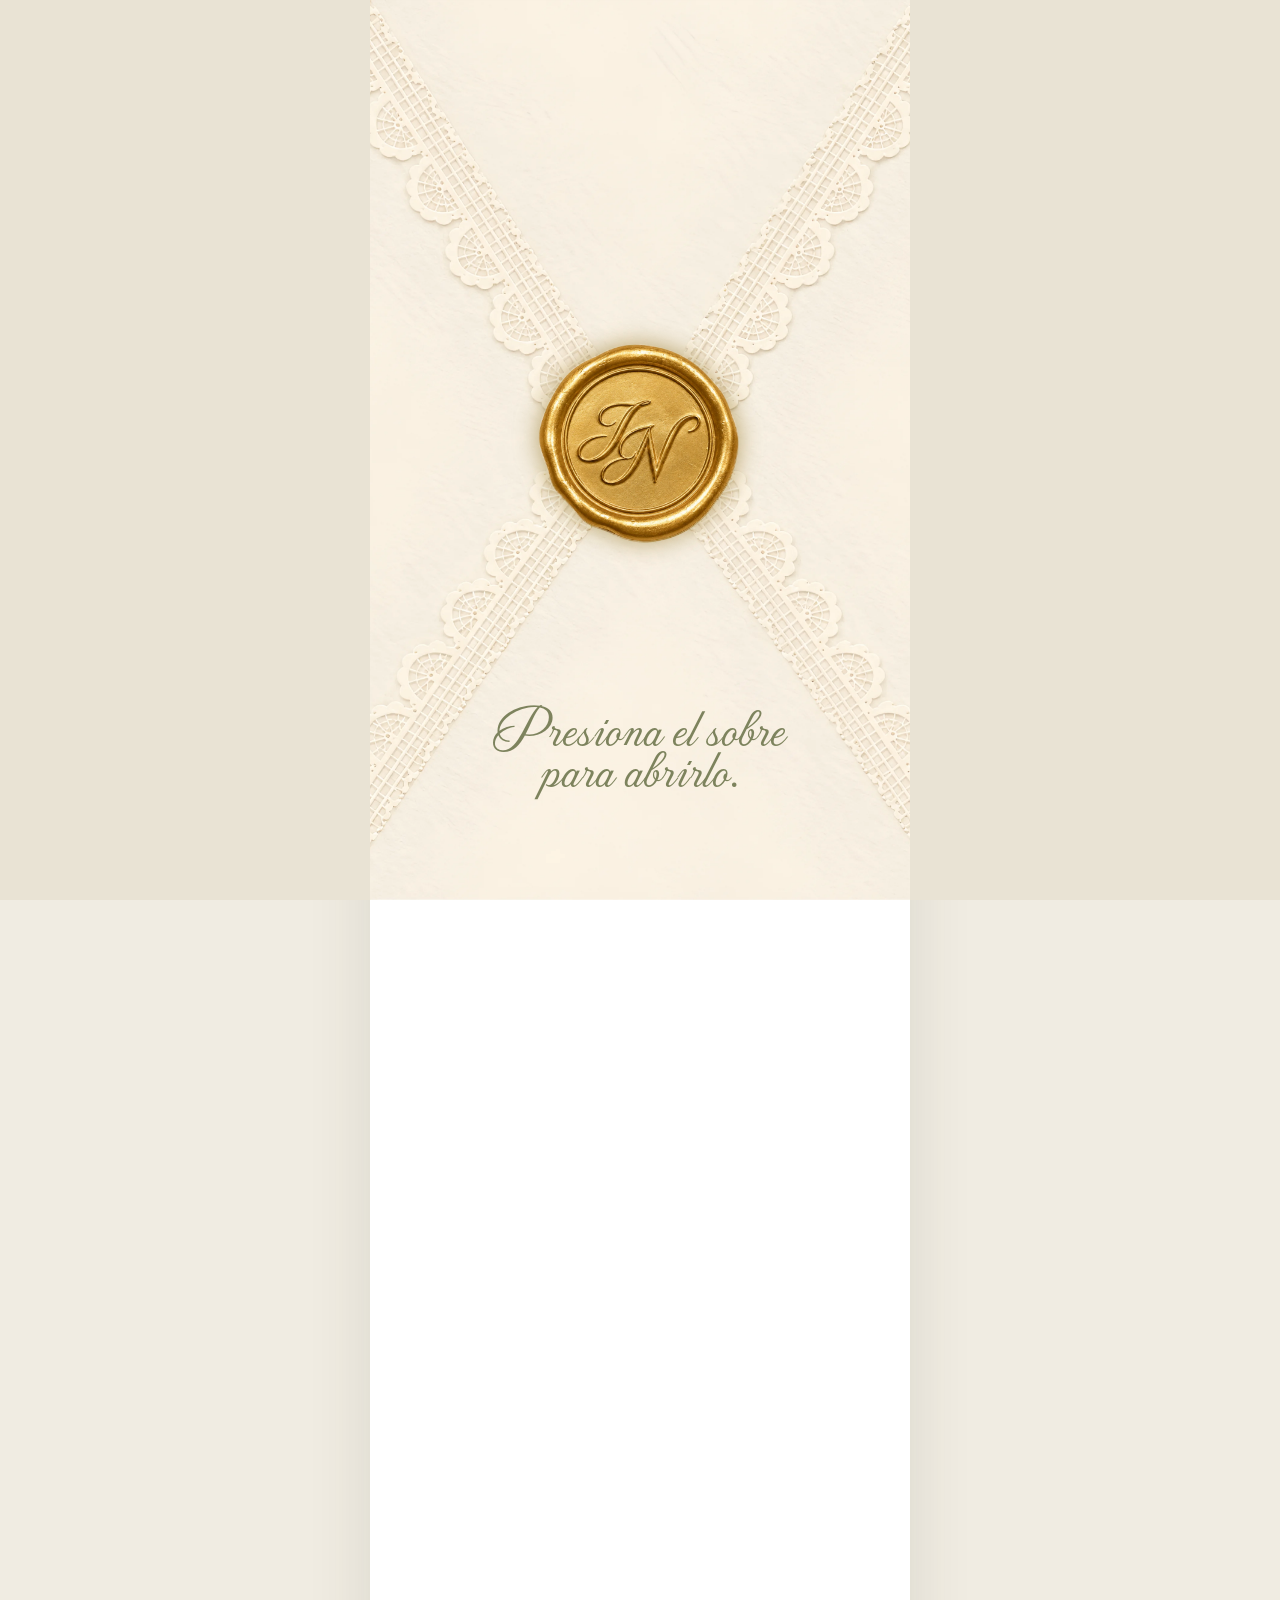
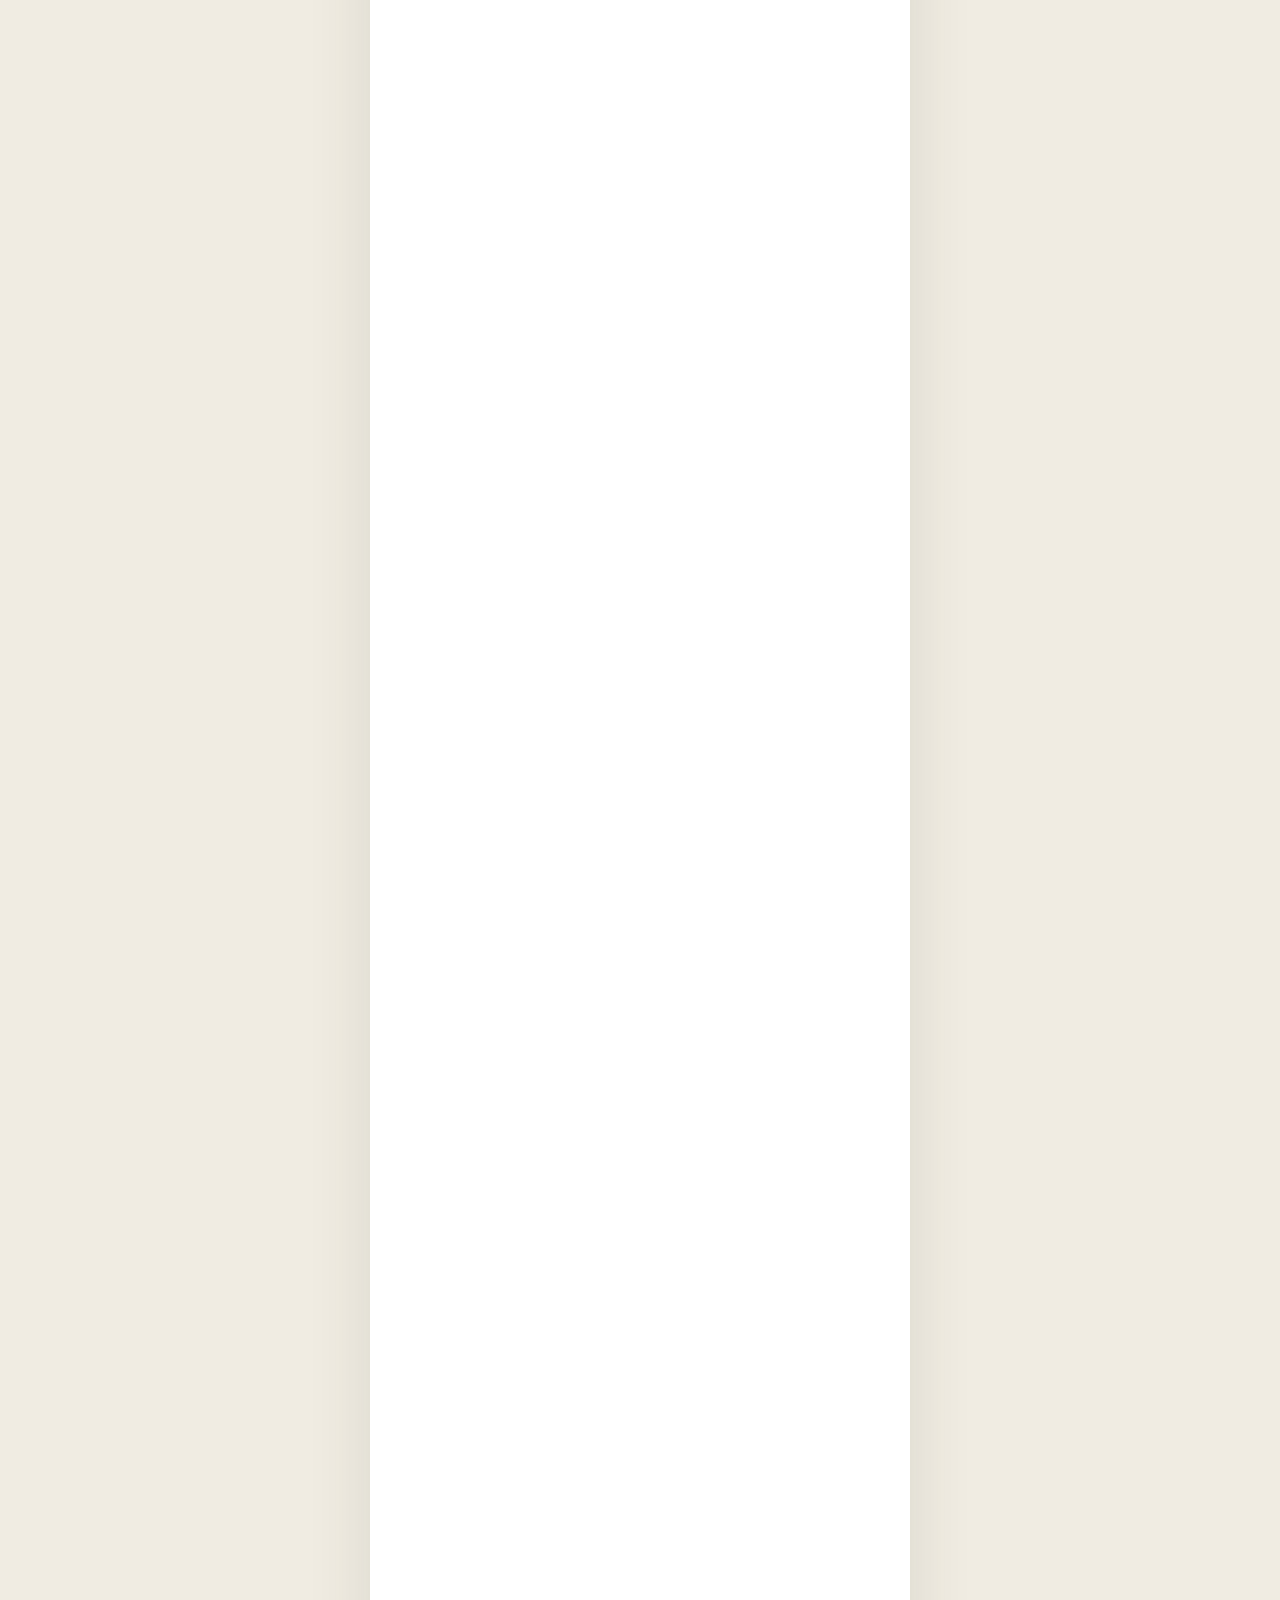
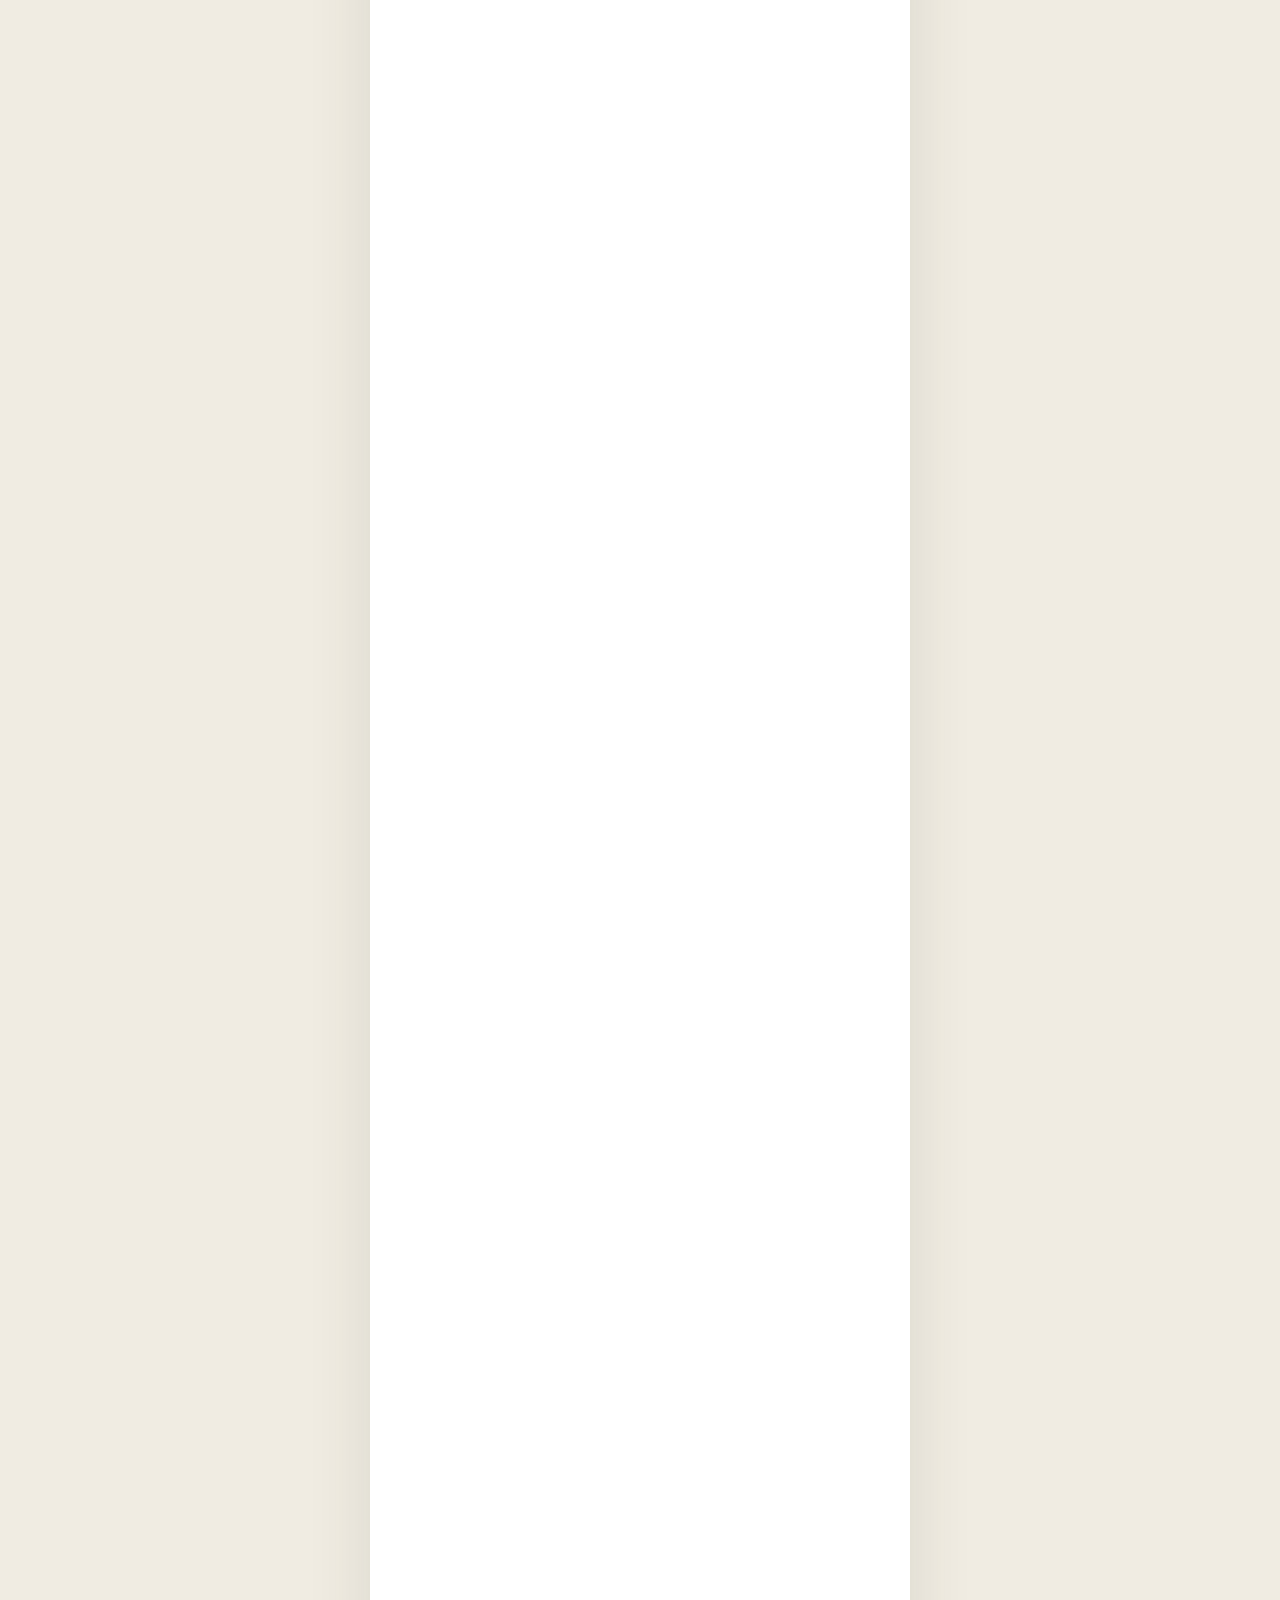
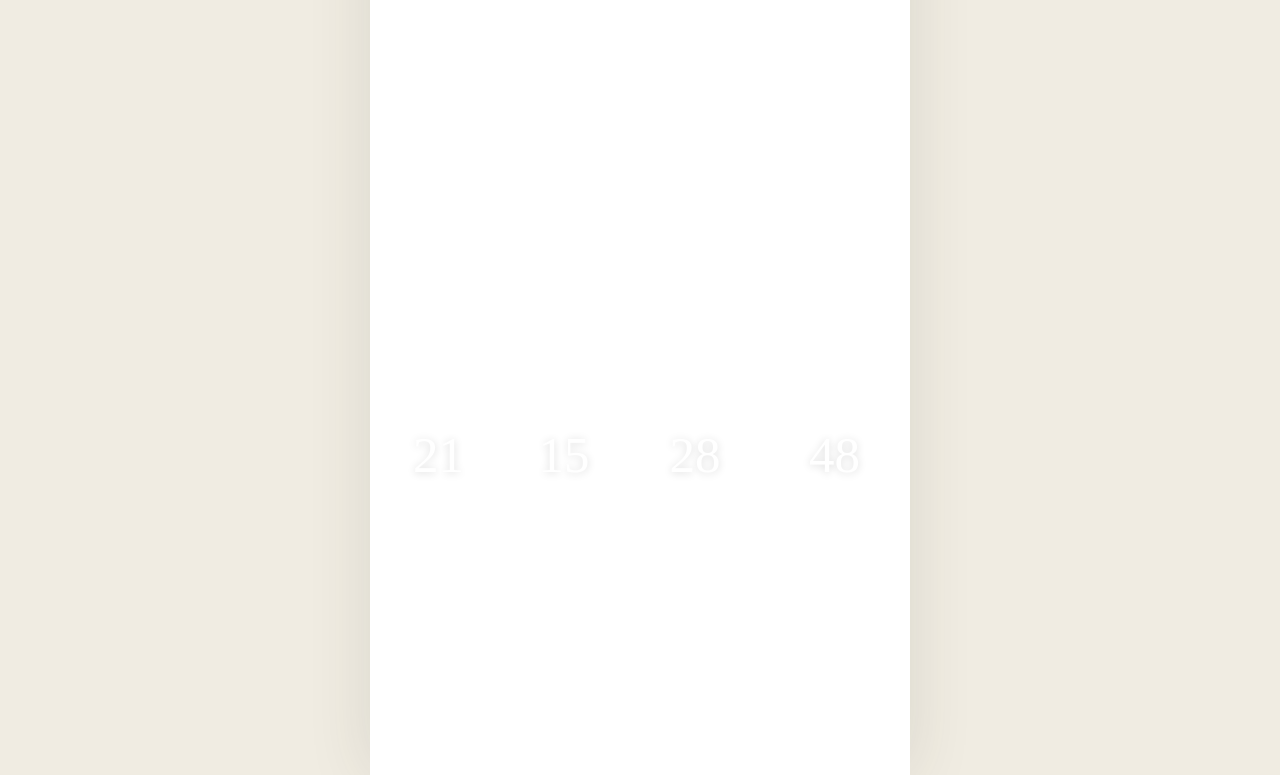
==== index.html @ 47381555 "initial commit" ====
<!DOCTYPE html>
<html lang="es" class="preload">
<head>
<meta charset="utf-8">
<meta name="viewport" content="width=device-width, initial-scale=1">
<title>¡Nos casamos! · Invitación de boda</title>
<meta name="description" content="Estamos encantados de compartir con ustedes la alegría de este momento tan especial. 27 de diciembre · San Miguel.">
<meta name="theme-color" content="#7d825d">
<!-- The design is light-only. These stop browsers' "force dark" modes (Chrome/Samsung on
     Android, Edge/Opera settings) and the Dark Reader extension from repainting it. -->
<meta name="color-scheme" content="only light">
<meta name="darkreader-lock">
<!-- Link previews (WhatsApp, Facebook, iMessage…) need absolute URLs: SITE_URL in tools/build_assets.py -->
<link rel="canonical" href="https://my-brand.com/live-projects/letters/invitacion-boda-isaias-y-nicole/">
<meta property="og:type" content="website">
<meta property="og:url" content="https://my-brand.com/live-projects/letters/invitacion-boda-isaias-y-nicole/">
<meta property="og:title" content="¡Nos casamos!">
<meta property="og:description" content="Te invitamos a celebrar con nosotros · 27 de diciembre · San Miguel">
<meta property="og:image" content="https://my-brand.com/live-projects/letters/invitacion-boda-isaias-y-nicole/assets/img/og.jpg">
<meta property="og:image:width" content="1200">
<meta property="og:image:height" content="630">
<meta name="twitter:card" content="summary_large_image">
<link rel="preload" as="image" href="assets/img/intro_sobre.webp">
<link rel="preload" as="image" href="assets/img/intro_pareja.webp">
<link rel="preconnect" href="https://fonts.googleapis.com">
<link rel="preconnect" href="https://fonts.gstatic.com" crossorigin>
<!-- Poppins = player title. Tinos has the same metrics as Times New Roman (the design font) and is used only on devices without it, e.g. Android -->
<link href="https://fonts.googleapis.com/css2?family=Poppins:wght@500;700&family=Tinos:ital,wght@0,400;0,700;1,400;1,700&display=swap" rel="stylesheet">
<!-- hide the page until styles.css has applied (no flash of unstyled content) -->
<style>body{visibility:hidden}</style>
<link rel="stylesheet" href="css/fonts.css">
<link rel="stylesheet" href="css/styles.css">
</head>
<body class="is-intro">

<!-- ===== Intro: envelope -> couple -> page ===== -->
<div class="intro" id="intro" aria-label="Invitación">
  <div class="stage">
    <div class="screen screen-sobre" id="screenSobre" role="button" tabindex="0" aria-label="Abrir la invitación">
      <div class="cover" style="--ar:1080/1493">
        <img src="assets/img/intro_sobre.webp" alt="" class="fill">
        <img src="assets/img/sello.webp" alt="" class="seal" style="left:33.8889%;top:37.4414%;width:31.8519%;height:23.0409%">
        <svg class="env-text" style="left:27.1296%;top:78.0978%;width:45.8333%;height:10.9176%" viewBox="293 1166 495 163" preserveAspectRatio="none"><text x="539.76" y="1235.22" font-size="81.25" text-anchor="middle" fill="#7d835d" class="v">Presiona el sobre</text><text x="539.76" y="1303.95" font-size="81.25" text-anchor="middle" fill="#7d835d" class="v">para abrirlo.</text></svg>
      </div>
    </div>
    <div class="screen screen-pareja" id="screenPareja" aria-hidden="true">
      <div class="cover" style="--ar:1080/1609">
        <img src="assets/img/intro_pareja.webp" alt="" class="fill">
      </div>
      <svg class="partners-text" style="top:7.2094%;--w:0.8741" viewBox="71 1708 944 194" preserveAspectRatio="none"><text x="368.50" y="1788.29" font-size="96.42" text-anchor="middle" fill="#ffffff" class="v">“Mr</text><text x="698.60" y="1788.29" font-size="96.42" text-anchor="middle" fill="#ffffff" class="v">Mrs.</text><text x="526.85" y="1791.18" font-size="67.80" text-anchor="middle" fill="#ffffff" class="v">&amp;</text><text x="537.48" y="1875.06" font-size="72.32" text-anchor="middle" fill="#ffffff" class="v">And So The Adventure Begins.”</text></svg>
    </div>
  </div>
</div>

<!-- ===== Main invitation ===== -->
<main class="page" id="page">
<section class="sec" id="player" style="aspect-ratio:1080/582">
  <img class="bg" src="assets/img/sec_player.webp" alt="" width="1080" height="582" loading="eager" decoding="async">
  <div class="el" style="left:41.8519%;top:25.9450%;width:26.3889%;height:12.3711%"><svg class="tsvg" viewBox="452 3589 285 72" preserveAspectRatio="none"><text x="523.28" y="3618.97" font-size="33.54" text-anchor="middle" fill="#ffffff" class="p" font-weight="700">Contigo</text><text x="594.80" y="3650.94" font-size="24.72" text-anchor="middle" fill="#ffffff" class="p" font-weight="500">Los Panchos - Contigo</text></svg></div>
  <img class="disc" id="disc" src="assets/img/disco.webp" alt="" style="left:9.8611%;top:19.7595%;width:29.8148%;height:55.3265%">
  <button class="pbtn" id="likeBtn" aria-label="Me gusta" aria-pressed="false" style="left:42.1296%;top:46.3918%;width:5.6481%;height:9.9656%"><svg viewBox="0 0 24 24"><path d="M12 21s-7.5-4.6-9.6-9.2C1 8.6 3 5 6.6 5c2.1 0 3.6 1.2 4.4 2.6h2C13.8 6.2 15.3 5 17.4 5 21 5 23 8.6 21.6 11.8 19.5 16.4 12 21 12 21z"/></svg></button>
  <button class="pbtn" id="prevBtn" aria-label="Retroceder 10 segundos" style="left:51.8519%;top:47.0790%;width:4.4444%;height:8.9347%"></button>
  <button class="play" id="playBtn" aria-label="Reproducir" style="left:58.7963%;top:43.6426%;width:8.3333%;height:15.4639%"><svg class="i-play" viewBox="0 0 24 24"><path d="M8 5.5v13l10.5-6.5z"/></svg><svg class="i-pause" viewBox="0 0 24 24"><path d="M7 5h3.6v14H7zM13.4 5H17v14h-3.6z"/></svg></button>
  <button class="pbtn" id="nextBtn" aria-label="Adelantar 10 segundos" style="left:69.6296%;top:47.0790%;width:4.4444%;height:8.9347%"></button>
  <a class="pbtn" id="dlBtn" href="#" download aria-label="Descargar la canción" style="left:78.8889%;top:46.9072%;width:4.9074%;height:9.1065%"></a>
  <div class="progress" style="left:42.7778%;top:63.2302%;width:40.5556%;height:6.1856%"><input type="range" id="seek" min="0" max="1000" value="0" step="1" aria-label="Posición de la canción"></div>
</section>
<section class="sec" id="saludo" style="aspect-ratio:1080/2208">
  <img class="bg" src="assets/img/sec_saludo.webp" alt="" width="1080" height="2208" loading="eager" decoding="async">
  <div class="el reveal" style="left:10.6481%;top:8.6504%;width:78.5185%;height:5.2083%;--d:0"><svg class="tsvg" viewBox="115 4211 848 115" preserveAspectRatio="none"><text x="539.03" y="4285.97" font-size="91.67" text-anchor="middle" fill="#ffffff" class="v">¡Querida familia y amigos!</text></svg></div>
  <div class="el reveal" style="left:8.1481%;top:14.1757%;width:83.5185%;height:14.8551%;--d:1"><svg class="tsvg" viewBox="88 4333 902 328" preserveAspectRatio="none"><text x="538.79" y="4370.53" font-size="50.00" text-anchor="middle" fill="#ffffff">¡Nos casamos!</text><text x="538.69" y="4450.47" font-size="33.33" text-anchor="middle" fill="#ffffff">Estamos encantados de compartir con ustedes la alegría de este</text><text x="538.69" y="4490.44" font-size="33.33" text-anchor="middle" fill="#ffffff">momento tan especial. Como Familia Guevara Cañas, queremos</text><text x="538.69" y="4530.41" font-size="33.33" text-anchor="middle" fill="#ffffff">invitarlos a acompañarnos a celebrar el inicio de esta nueva etapa y</text><text x="538.69" y="4570.38" font-size="33.33" text-anchor="middle" fill="#ffffff">a ser parte de uno de los días más importantes de nuestras vidas.</text><text x="538.69" y="4650.32" font-size="33.33" text-anchor="middle" fill="#ffffff">Será una alegría contar con su presencia y compartir juntos</text></svg></div>
  <div class="el reveal" style="left:13.3333%;top:27.3551%;width:73.2407%;height:3.1703%;--d:2"><svg class="tsvg" viewBox="144 4624 791 70" preserveAspectRatio="none"><text x="538.69" y="4690.29" font-size="33.33" text-anchor="middle" fill="#ffffff">este día inolvidable.</text></svg></div>
</section>
<section class="sec" id="ceremonia" style="aspect-ratio:1080/2012">
  <img class="bg" src="assets/img/sec_ceremonia.webp" alt="" width="1080" height="2012" loading="lazy" decoding="async">
  <div class="el fade" style="left:37.8704%;top:6.1133%;width:47.9630%;height:30.3678%;--d:0"><img src="assets/img/el_cer_foto.webp" alt="Foto de la pareja en la playa" loading="lazy" decoding="async"></div>
  <div class="el reveal" style="left:22.5000%;top:47.1670%;width:53.0556%;height:6.0139%;--d:1"><svg class="tsvg" viewBox="243 7177 573 121" preserveAspectRatio="none"><text x="533.39" y="7260.92" font-size="75.01" text-anchor="middle" fill="#676d4b" transform="rotate(-6.82 533.39 7260.92)">Nuestra ceremonia</text></svg></div>
  <div class="el reveal" style="left:25.5556%;top:52.0875%;width:51.2037%;height:8.6481%;--d:2"><svg class="tsvg" viewBox="276 7276 553 174" preserveAspectRatio="none"><text x="547.84" y="7400.69" font-size="125.00" text-anchor="middle" fill="#676d4b" transform="rotate(-6.78 547.84 7400.69)" class="v">Boda Civil</text></svg></div>
  <div class="el reveal" style="left:20.0000%;top:58.7475%;width:63.1481%;height:8.0020%;--d:3"><svg class="tsvg" viewBox="216 7410 682 161" preserveAspectRatio="none"><text x="559.21" y="7470.52" font-size="37.50" text-anchor="middle" fill="#676d4b" transform="rotate(-6.71 559.21 7470.52)">El comienzo de una nueva historia, unida por</text><text x="564.53" y="7515.23" font-size="37.50" text-anchor="middle" fill="#676d4b" transform="rotate(-6.71 564.53 7515.23)">el amor y la promesa de caminar juntos para</text><text x="569.86" y="7559.93" font-size="37.50" text-anchor="middle" fill="#676d4b" transform="rotate(-6.71 569.86 7559.93)">siempre.</text></svg></div>
</section>
<section class="sec" id="ubicacion" style="aspect-ratio:1080/1462">
  <img class="bg" src="assets/img/sec_ubicacion.webp" alt="" width="1080" height="1462" loading="lazy" decoding="async">
  <div class="el reveal" style="left:19.7212%;top:11.9072%;width:59.3519%;height:5.4612%;--d:0"><svg class="tsvg" viewBox="212.98939968265165 174.08321579689704 641.0 79.84203102961916" preserveAspectRatio="none"><text x="533.49" y="232.27" font-size="52.19" text-anchor="middle" fill="#ffffff" letter-spacing="-0.32">El evento se llevará a cabo en:</text></svg></div>
  <div class="el reveal" style="left:8.5896%;top:16.4491%;width:82.0370%;height:9.9530%;--d:1"><svg class="tsvg" viewBox="92.76756756756754 240.48648648648646 886.0 145.51351351351354" preserveAspectRatio="none"><text x="535.77" y="349.19" font-size="102.70" text-anchor="middle" fill="#ffffff" letter-spacing="-0.25" class="v">El Jardín Casa Rosada</text></svg></div>
  <div class="el reveal" style="left:13.7968%;top:24.8388%;width:72.1296%;height:16.7281%;--d:2"><svg class="tsvg" viewBox="149.00525412087904 363.1433296582139 779.0 244.56436264947837" preserveAspectRatio="none"><text x="534.00" y="420.96" font-size="51.82" text-anchor="middle" fill="#ffffff" letter-spacing="-0.20">en casa de la Sra. Doris Campos.</text><text x="537.52" y="510.49" font-size="69.87" text-anchor="middle" fill="#ffffff">A las 3:30 p.m.</text><rect x="324.00" y="524.00" width="430.00" height="4.00" fill="#ffffff"/><text x="538.51" y="584.89" font-size="56.04" text-anchor="middle" fill="#ffffff" letter-spacing="-0.48">Residencial Riverside, San Miguel</text></svg></div>
  <button type="button" class="el reveal ubi-btn" id="ubiBtn" aria-haspopup="dialog" aria-controls="ubiModal" style="left:15.9259%;top:48.7688%;width:68.8889%;height:6.9083%;--d:3;--rad:25"><img src="assets/img/el_ubi_boton.webp" alt="" loading="lazy" decoding="async"><svg class="tsvg" viewBox="172 713 744 101" preserveAspectRatio="none"><text x="547.51" y="780.22" font-size="52.11" text-anchor="middle" fill="#7b845b" letter-spacing="-0.58">Ver ubicación</text></svg><span class="sr">Ver ubicación</span></button>
</section>
<section class="sec" id="nota" style="aspect-ratio:1080/1404">
  <img class="bg" src="assets/img/sec_nota.webp" alt="" width="1080" height="1404" loading="lazy" decoding="async">
  <div class="el reveal" style="left:21.8519%;top:10.4701%;width:21.2037%;height:10.8974%;--d:0"><svg class="tsvg" viewBox="236 9871 229 153" preserveAspectRatio="none"><text x="336.67" y="9941.80" font-size="83.40" text-anchor="middle" fill="#64694b" transform="rotate(-0.20 336.67 9941.80)" class="v">Nota</text><text x="345.19" y="9998.96" font-size="83.40" text-anchor="middle" fill="#64694b" transform="rotate(-0.20 345.19 9998.96)" class="v">especial</text></svg></div>
  <div class="el reveal" style="left:17.0370%;top:20.7977%;width:30.6481%;height:9.5442%;--d:1"><svg class="tsvg" viewBox="184 10016 331 134" preserveAspectRatio="none"><text x="349.30" y="10046.44" font-size="38.12" text-anchor="middle" fill="#64694b" transform="rotate(-0.22 349.30 10046.44)">Les pedimos</text><text x="349.44" y="10092.20" font-size="38.12" text-anchor="middle" fill="#64694b" transform="rotate(-0.22 349.44 10092.20)">amablemente evitar</text><text x="349.58" y="10137.95" font-size="38.12" text-anchor="middle" fill="#64694b" transform="rotate(-0.22 349.58 10137.95)">los siguientes colores</text></svg></div>
  <div class="el pop" style="left:17.5926%;top:31.4103%;width:14.1667%;height:10.8974%;--d:2"><img src="assets/img/el_color_1.webp" alt="Blanco" loading="lazy" decoding="async"></div>
  <div class="el pop" style="left:32.2222%;top:31.4103%;width:13.9815%;height:10.7550%;--d:3"><img src="assets/img/el_color_2.webp" alt="Rojo" loading="lazy" decoding="async"></div>
  <div class="el pop" style="left:17.6852%;top:43.0199%;width:14.1667%;height:10.8262%;--d:0"><img src="assets/img/el_color_3.webp" alt="Beige" loading="lazy" decoding="async"></div>
  <div class="el pop" style="left:32.3148%;top:42.9487%;width:13.8889%;height:10.7550%;--d:1"><img src="assets/img/el_color_4.webp" alt="Verde olivo" loading="lazy" decoding="async"></div>
  <div class="el reveal" style="left:44.5370%;top:61.3248%;width:38.8889%;height:8.3333%;--d:2"><svg class="tsvg" viewBox="481 10585 420 117" preserveAspectRatio="none"><text x="689.81" y="10666.17" font-size="99.98" text-anchor="middle" fill="#64694b" transform="rotate(-0.17 689.81 10666.17)" class="v">Sugerencia</text></svg></div>
  <div class="el reveal" style="left:48.4259%;top:69.2308%;width:32.1296%;height:3.5613%;--d:3"><svg class="tsvg" viewBox="523 10696 347 50" preserveAspectRatio="none"><text x="697.26" y="10742.05" font-size="62.49" text-anchor="middle" fill="#64694b" transform="rotate(-0.13 697.26 10742.05)" font-style="italic">DE REGALO</text></svg></div>
  <div class="el reveal" style="left:38.0556%;top:74.0741%;width:51.7593%;height:7.6211%;--d:0"><svg class="tsvg" viewBox="411 10764 559 107" preserveAspectRatio="none"><text x="690.23" y="10790.87" font-size="31.24" text-anchor="middle" fill="#64694b" transform="rotate(-0.27 690.23 10790.87)">Tu presencia es nuestro regalo más especial.</text><text x="690.35" y="10828.38" font-size="31.24" text-anchor="middle" fill="#64694b" transform="rotate(-0.27 690.35 10828.38)">Si deseas acompañarnos con un detalle, será</text><text x="690.47" y="10865.90" font-size="31.24" text-anchor="middle" fill="#64694b" transform="rotate(-0.27 690.47 10865.90)">recibido con mucho cariño en un sobre.</text></svg></div>
</section>
<section class="sec" id="foto" style="aspect-ratio:1080/708">
  <img class="bg" src="assets/img/sec_foto.webp" alt="" width="1080" height="708" loading="lazy" decoding="async">
  
</section>
<section class="sec" id="rsvp" style="aspect-ratio:1080/1400">
  <img class="bg" src="assets/img/sec_rsvp.webp" alt="" width="1080" height="1400" loading="lazy" decoding="async">
  <form id="rsvpForm" class="rsvp-form" novalidate>
  <div class="el reveal" style="left:23.3333%;top:9.7143%;width:54.2593%;height:10.3571%;--d:0"><svg class="tsvg" viewBox="252 11972 586 145" preserveAspectRatio="none"><text x="542.03" y="12073.49" font-size="125.00" text-anchor="middle" fill="#ffffff" class="v">Confirmación</text></svg></div>
  <div class="el reveal" style="left:11.9444%;top:21.9286%;width:79.7222%;height:11.3571%;--d:1"><svg class="tsvg" viewBox="129 12143 861 159" preserveAspectRatio="none"><text x="559.01" y="12169.65" font-size="34.03" text-anchor="middle" fill="#ffffff" letter-spacing="-0.28">Para preparar cada detalle de nuestra celebración y garantizar</text><text x="558.99" y="12209.72" font-size="34.18" text-anchor="middle" fill="#ffffff" letter-spacing="-0.36">la comodidad de todos nuestros invitados, te pedimos completar</text><text x="558.51" y="12249.66" font-size="33.61" text-anchor="middle" fill="#ffffff" letter-spacing="-0.11">nuestro formulario de confirmación antes del</text><text x="558.50" y="12290.55" font-size="33.94" text-anchor="middle" fill="#ffffff" letter-spacing="-0.21" font-style="italic" font-weight="700">15 de diciembre de 2026.</text><rect x="388.00" y="12293.61" width="341.00" height="2.04" fill="#ffffff"/></svg></div>
  <div class="el reveal f-rsvp_label" style="left:7.8704%;top:38.8571%;width:13.8889%;height:2.2143%;--d:2"><svg class="tsvg" viewBox="85 12380 150 31" preserveAspectRatio="none"><text x="160.00" y="12406.61" font-size="33.33" text-anchor="middle" fill="#ffffff">Tu nombre</text></svg></div>
  <div class="el reveal f-rsvp_linea" style="left:7.2222%;top:43.6429%;width:87.4074%;height:0.9286%;--d:3"><img src="assets/img/el_rsvp_linea.webp" alt="" loading="lazy" decoding="async"></div>
  <div class="el reveal f-rsvp_pregunta" style="left:7.8704%;top:49.9286%;width:45.0926%;height:2.6429%;--d:0"><svg class="tsvg" viewBox="85 12535 487 37" preserveAspectRatio="none"><text x="328.53" y="12561.61" font-size="33.33" text-anchor="middle" fill="#ffffff">¿Nos acompañarás en nuestra boda?</text></svg></div>
  <div class="el reveal f-rsvp_si" style="left:15.0000%;top:54.7143%;width:32.7778%;height:2.6429%;--d:1"><svg class="tsvg" viewBox="162 12602 354 37" preserveAspectRatio="none"><text x="338.81" y="12628.67" font-size="33.33" text-anchor="middle" fill="#ffffff">¡Acepto con mucho gusto!</text></svg></div>
  <div class="el reveal f-rsvp_no" style="left:14.7222%;top:58.5714%;width:43.6111%;height:2.6429%;--d:2"><svg class="tsvg" viewBox="159 12656 471 37" preserveAspectRatio="none"><text x="395.26" y="12682.72" font-size="33.33" text-anchor="middle" fill="#ffffff">Lamentablemente, no podré asistir.</text></svg></div>
  <div class="el reveal f-rsvp_radio_si" style="left:9.2593%;top:53.9286%;width:4.7222%;height:3.6429%;--d:3"><img src="assets/img/el_rsvp_radio_si.webp" alt="" loading="lazy" decoding="async"></div>
  <div class="el reveal f-rsvp_radio_no" style="left:9.2593%;top:57.7857%;width:4.7222%;height:3.6429%;--d:0"><img src="assets/img/el_rsvp_radio_no.webp" alt="" loading="lazy" decoding="async"></div>
  <button class="el reveal f-rsvp_boton" type="submit" id="rsvpSubmit" style="left:18.6111%;top:67.7857%;width:68.3333%;height:7.4286%;--d:1"><img src="assets/img/el_rsvp_boton.webp" alt="" loading="lazy" decoding="async"><svg class="tsvg" viewBox="201 12785 738 104" preserveAspectRatio="none"><text x="570.14" y="12851.20" font-size="50.00" text-anchor="middle" fill="#7d835d">Enviar</text></svg></button>
  <input class="name" id="rsvpName" name="nombre" autocomplete="name" required aria-label="Tu nombre" style="left:7.7778%;top:37.8571%;width:86.6667%;height:6.0000%">
  <label class="opt" style="left:7.7778%;top:54.1429%;width:84.8148%;height:3.7143%"><input type="radio" name="asistencia" value="si" required><span class="dot" style="left:4.367%"></span><span class="sr">¡Acepto con mucho gusto!</span></label>
  <label class="opt" style="left:7.7778%;top:57.8571%;width:84.8148%;height:3.7143%"><input type="radio" name="asistencia" value="no"><span class="dot" style="left:4.367%"></span><span class="sr">Lamentablemente, no podré asistir.</span></label>
  <div class="rsvp-msg" id="rsvpMsg" role="status" aria-live="polite" style="left:7.4074%;top:37.4286%;width:85.1852%;height:38.5714%"></div>
  </form>
</section>
<section class="sec" id="cuenta" style="aspect-ratio:1080/1373">
  <img class="bg" src="assets/img/sec_cuenta.webp" alt="" width="1080" height="1373" loading="lazy" decoding="async">
  <div class="el reveal" style="left:10.3704%;top:29.6431%;width:78.4259%;height:16.5331%;--d:0"><svg class="tsvg" viewBox="112 13643 847 227" preserveAspectRatio="none"><text x="534.12" y="13742.09" font-size="110.80" text-anchor="middle" fill="#ffffff" transform="translate(534.12 13742.09) scale(1 1.0772) translate(-534.12 -13742.09)" class="v">Nuestro para siempre</text><text x="534.12" y="13828.02" font-size="110.80" text-anchor="middle" fill="#ffffff" transform="translate(534.12 13828.02) scale(1 1.0772) translate(-534.12 -13828.02)" class="v">empieza en...</text></svg></div>
  <div class="el reveal" style="left:8.4259%;top:59.1406%;width:86.6667%;height:3.8602%;--d:1"><svg class="tsvg" viewBox="91 14048 936 53" preserveAspectRatio="none"><text x="139.74" y="14086.39" font-size="50.00" text-anchor="middle" fill="#ffffff">Días</text><text x="394.74" y="14086.39" font-size="50.00" text-anchor="middle" fill="#ffffff">Horas</text><text x="650.13" y="14086.39" font-size="50.00" text-anchor="middle" fill="#ffffff">Minutos</text><text x="928.07" y="14086.39" font-size="50.00" text-anchor="middle" fill="#ffffff">Segundos</text></svg></div>
  <div class="cd" style="left:0.0000%;top:49.4538%;width:100.0000%;height:8.0117%" aria-live="off"><span class="num" id="cd-d" style="left:12.685%">00</span><span class="num" id="cd-h" style="left:35.926%">00</span><span class="num" id="cd-m" style="left:60.185%">00</span><span class="num" id="cd-s" style="left:86.019%">00</span><span class="colon" style="left:25.463%">:</span><span class="colon" style="left:46.574%">:</span><span class="colon" style="left:72.222%">:</span></div>
</section>
</main>

<!-- ===== Location photo modal ===== -->
<dialog class="modal" id="ubiModal" aria-label="Ubicación del evento">
  <div class="modal-card">
    <img class="modal-photo" data-src="assets/img/ubi_casa.webp" alt="Fachada de la casa donde será el evento" width="1200" height="1100">
    <div class="modal-actions">
      <a class="mbtn primary" id="mapsLink" href="#" target="_blank" rel="noopener"><svg viewBox="0 0 24 24" aria-hidden="true"><path d="M12 2a7 7 0 0 0-7 7c0 5.2 7 13 7 13s7-7.8 7-13a7 7 0 0 0-7-7zm0 9.5a2.5 2.5 0 1 1 0-5 2.5 2.5 0 0 1 0 5z"/></svg>Ver en Google Maps</a>
      <button type="button" class="mbtn" id="ubiClose">Cerrar</button>
    </div>
  </div>
</dialog>

<audio id="song" preload="auto" loop></audio>
<div class="toast" id="toast" role="status" aria-live="polite"></div>

<script src="js/config.js"></script>
<script src="js/main.js"></script>
</body>
</html>
---- css/fonts.css ----
/* Generated by tools/build_assets.py from tools/fonts/VerandahReverie.otf */
@font-face {
  font-family: "Verandah Reverie";
  src: url([data-uri]) format("woff2");
  font-display: block;
}
---- css/styles.css ----
/* =========================================================================
   Wedding invitation
   Coordinates come from the 1080px-wide design; every section is a
   container, so 1 design px = (100cqw / 1080).
   ========================================================================= */
:root {
  color-scheme: only light;        /* the design is light-only: opt out of forced dark modes */
  --col: min(100vw, 540px);
  --green: rgb(126, 130, 95);
  --green-dark: rgb(106, 111, 79);
  --cream: #f0ece2;
  --serif: "Times New Roman", Tinos, Times, serif;
  --px: calc(100cqw / 1080);          /* one design pixel (inside a .sec) */
}
*, *::before, *::after { box-sizing: border-box; }
html, body { margin: 0; }
html { -webkit-text-size-adjust: 100%; text-size-adjust: 100%; }
body {
  visibility: visible;            /* pairs with the inline guard in <head> */
  background: var(--cream) radial-gradient(ellipse at top, #f7f4ec, var(--cream) 70%) fixed;
  font-family: var(--serif);
  -webkit-tap-highlight-color: transparent;
}
body.is-intro { overflow: hidden; height: 100svh; }
img { display: block; max-width: 100%; }
button { font: inherit; color: inherit; }
.sr { position: absolute; width: 1px; height: 1px; overflow: hidden; clip-path: inset(50%); white-space: nowrap; }

/* ---------------- page column ---------------- */
.page {
  width: var(--col);
  margin: 0 auto;
  background: #fff;
  box-shadow: 0 0 60px rgba(60, 60, 40, .12);
  overflow: hidden;
}
.sec {
  position: relative;
  width: 100%;
  container-type: inline-size;
  overflow: hidden;
}
.sec > .bg {
  position: absolute; inset: 0;
  width: 100%; height: 100%;
  opacity: 0;
  transition: opacity 1s ease;
}
.sec.in > .bg { opacity: 1; }

.el { position: absolute; margin: 0; padding: 0; }
.el img { position: absolute; inset: 0; width: 100%; height: 100%; }

/* ---------------- live text ----------------
   Lines are SVG <text> in design pixels (see tools/build_assets.py) */
.tsvg { position: absolute; inset: 0; width: 100%; height: 100%; overflow: visible; pointer-events: none; }
.tsvg text { font-family: var(--serif); font-kerning: normal; }
.tsvg .p, .env-text .p, .partners-text .p { font-family: Poppins, system-ui, sans-serif; }
svg .v { font-family: "Verandah Reverie", cursive; font-kerning: normal; }
.env-text, .partners-text { overflow: visible; pointer-events: none; }

/* ---------------- scroll reveals ---------------- */
.reveal, .fade, .pop { will-change: opacity, transform; }
.reveal {
  opacity: 0;
  transform: translateY(calc(28 * var(--px)));
  transition: opacity .9s ease, transform 1s cubic-bezier(.2, .7, .2, 1);
  transition-delay: calc(var(--d, 0) * 120ms + 100ms);
}
.fade { opacity: 0; transition: opacity 1.6s ease .1s; }
.pop {
  opacity: 0;
  transform: scale(.55) rotate(-8deg);
  transition: opacity .5s ease, transform .8s cubic-bezier(.3, 1.6, .5, 1);
  transition-delay: calc(var(--d, 0) * 140ms + 150ms);
}
.reveal.in, .fade.in, .pop.in { opacity: 1; transform: none; }

/* ---------------- intro ----------------
   Load-safe: centring uses the `translate` property (never animated) and every
   transition lives on the state class that triggers it, so nothing can animate
   while the page is still loading (that's what made the couple photo slide in
   from the bottom-right corner on a first visit). */
.intro {
  position: fixed; inset: 0; z-index: 50;
  display: flex; justify-content: center;
  background: #e9e3d4;
}
.intro.leaving { opacity: 0; pointer-events: none; transition: opacity 2.2s ease; }
.intro.leaving.skip { transition-duration: .6s; }
.stage {
  position: relative;
  width: var(--col); height: 100%;
  overflow: hidden;
  container-type: size;
}
.screen { position: absolute; inset: 0; overflow: hidden; }
.cover {
  position: absolute; left: 50%; top: 50%;
  width: max(100cqw, calc(100cqh * var(--ar)));
  aspect-ratio: var(--ar);
  translate: -50% -50%;
}
.cover .fill { position: absolute; inset: 0; width: 100%; height: 100%; }

.screen-sobre { cursor: pointer; outline: none; }
.screen-sobre .seal { position: absolute; animation: sealPulse 2.6s ease-in-out infinite; }
.screen-sobre .env-text { position: absolute; animation: breathe 2.6s ease-in-out infinite; }
.screen-sobre:focus-visible .seal { filter: drop-shadow(0 0 12px rgba(150, 120, 40, .7)); }
@keyframes sealPulse { 0%, 100% { transform: scale(1); } 50% { transform: scale(1.045); } }
@keyframes breathe { 0%, 100% { opacity: 1; } 50% { opacity: .55; } }

.intro.opening .seal { animation: sealOpen .65s cubic-bezier(.3, 0, .2, 1) forwards; }
.intro.opening .env-text { animation: none; opacity: 0; transition: opacity .3s; }
.intro.opening .screen-sobre { opacity: 0; scale: 1.06; transition: opacity .8s ease .25s, scale 1s ease .25s; }
@keyframes sealOpen {            /* only grows, so the printed seal underneath never peeks out */
  0% { transform: scale(1.04); filter: brightness(1); }
  30% { transform: scale(1.14); filter: brightness(1.15); }
  100% { transform: scale(1.45); opacity: 0; }
}

.screen-pareja { opacity: 0; visibility: hidden; pointer-events: none; }
.screen-pareja .cover { scale: 1.1; }
.partners-text {
  position: absolute; left: 50%;
  width: min(92cqw, calc(var(--w) * max(100cqw, 100cqh * 1080 / 1609)));
  opacity: 0;
  translate: -50% 14px;
}
.intro.show-pareja .screen-pareja { opacity: 1; visibility: visible; transition: opacity 2.4s ease; }
.intro.show-pareja .screen-pareja .cover { scale: 1; transition: scale 9s cubic-bezier(.2, .6, .2, 1); }
.intro.show-pareja .partners-text {
  opacity: 1; translate: -50% 0;
  transition: opacity 2.2s ease 1.2s, translate 2.6s cubic-bezier(.2, .7, .2, 1) 1.2s;
}

/* until the page has loaded, nothing transitions (belt and braces for the above) */
.preload *, .preload *::before, .preload *::after { transition: none !important; }

/* ---------------- music player ---------------- */
.disc {
  position: absolute;
  animation: spin 5s linear infinite;
  animation-play-state: paused;
}
body.playing .disc { animation-play-state: running; }
@keyframes spin { to { transform: rotate(360deg); } }

.play, .pbtn {
  position: absolute;
  border: 0; padding: 0; margin: 0;
  border-radius: 50%;
  cursor: pointer;
  display: grid; place-items: center;
  touch-action: manipulation;
}
.play { background: var(--green); transition: transform .15s ease, background .2s; }
.play:hover { background: var(--green-dark); }
.play:active { transform: scale(.92); }
.play svg { width: 46%; height: 46%; fill: rgb(240, 237, 231); }
.play .i-pause, body.playing .play .i-play { display: none; }
body.playing .play .i-pause { display: block; }

.pbtn { background: transparent; transition: background .2s, transform .15s; }
.pbtn:hover { background: rgba(126, 130, 95, .1); }
.pbtn:active { transform: scale(.88); background: rgba(126, 130, 95, .18); }
#likeBtn svg { width: 75%; height: 75%; fill: var(--green); opacity: 0; transform: scale(.4); transition: opacity .2s, transform .35s cubic-bezier(.3, 1.8, .5, 1); }
#likeBtn[aria-pressed="true"] svg { opacity: 1; transform: scale(1); }
.play:focus-visible, .pbtn:focus-visible { outline: 2px solid var(--green); outline-offset: 2px; }

.progress { position: absolute; display: flex; align-items: center; }
.progress input {
  --p: 0%;
  -webkit-appearance: none; appearance: none;
  width: 100%; height: calc(36 * var(--px)); margin: 0;
  background: linear-gradient(var(--green), var(--green)) 0 50% / var(--p) calc(3 * var(--px)) no-repeat,
              linear-gradient(rgba(126, 130, 95, .55), rgba(126, 130, 95, .55)) 0 50% / 100% calc(2 * var(--px)) no-repeat;
  cursor: pointer;
  touch-action: none;
}
.progress input::-webkit-slider-thumb {
  -webkit-appearance: none; appearance: none;
  width: calc(24 * var(--px)); height: calc(24 * var(--px));
  min-width: 9px; min-height: 9px;
  border-radius: 50%; background: var(--green); border: 0;
}
.progress input::-moz-range-thumb {
  width: calc(24 * var(--px)); height: calc(24 * var(--px));
  border-radius: 50%; background: var(--green); border: 0;
}
.progress input:focus-visible { outline: 2px solid var(--green); outline-offset: 2px; }

/* ---------------- location button + modal ---------------- */
/* the white shape is an image (like the RSVP button) so no dark mode can recolour it */
.ubi-btn {
  border: 0; padding: 0; cursor: pointer;
  background: none;
  border-radius: calc(var(--rad) * var(--px));
  touch-action: manipulation;
}
.ubi-btn img { transition: filter .2s; }
.ubi-btn:hover img { filter: drop-shadow(0 4px 10px rgba(0, 0, 0, .18)); }
.ubi-btn:active { scale: .97; }
.ubi-btn:focus-visible { outline: 2px solid #fff; outline-offset: 3px; }

.modal {
  border: 0; padding: 0; margin: auto;
  width: min(92vw, 440px); max-height: 92svh;
  background: transparent; overflow: visible;
}
.modal::backdrop { background: rgba(28, 31, 18, .62); backdrop-filter: blur(3px); }
.modal[open] { animation: modalIn .35s cubic-bezier(.2, .8, .2, 1); }
.modal[open]::backdrop { animation: fadeIn .35s ease; }
.modal.closing { animation: modalOut .22s ease forwards; }
.modal.closing::backdrop { animation: fadeOut .22s ease forwards; }
@keyframes modalIn { from { opacity: 0; translate: 0 16px; scale: .97; } }
@keyframes modalOut { to { opacity: 0; translate: 0 10px; scale: .98; } }
@keyframes fadeIn { from { opacity: 0; } }
@keyframes fadeOut { to { opacity: 0; } }
.modal-card {
  background: #f6f2e8;
  border-radius: 18px;
  overflow: hidden;
  box-shadow: 0 20px 60px rgba(0, 0, 0, .35);
  display: flex; flex-direction: column;
  max-height: 92svh;
}
.modal-photo {
  width: 100%; height: auto;
  max-height: calc(92svh - 150px);
  object-fit: cover;
  background: #ddd8cc;
  min-height: 0;
}
.modal-actions { display: grid; gap: 10px; padding: 16px; }
.mbtn {
  display: flex; align-items: center; justify-content: center; gap: 8px;
  min-height: 48px; padding: 0 18px;
  border-radius: 12px;
  font: 18px/1 var(--serif);
  text-decoration: none; cursor: pointer;
  border: 1.5px solid var(--green); background: transparent; color: var(--green-dark);
  touch-action: manipulation;
}
.mbtn.primary { background: var(--green); color: #fff; border-color: var(--green); }
.mbtn svg { width: 20px; height: 20px; fill: currentColor; }
.mbtn:hover { filter: brightness(.95); }
.mbtn:active { scale: .98; }
.mbtn:focus-visible { outline: 2px solid var(--green-dark); outline-offset: 2px; }
body.modal-open { overflow: hidden; }

/* ---------------- RSVP ---------------- */
.rsvp-form { position: absolute; inset: 0; margin: 0; }
.rsvp-form .name {
  position: absolute;
  background: transparent; border: 0; outline: 0; border-radius: 0;
  -webkit-appearance: none; appearance: none;
  color: #fff; caret-color: #fff;
  font-family: var(--serif);
  font-size: max(16px, calc(42 * var(--px)));   /* >=16px stops iOS zoom-on-focus */
  padding: calc(18 * var(--px)) calc(6 * var(--px)) 0;
}
/* "Tu nombre" floats up and shrinks while typing, like a material label */
.rsvp-form .f-rsvp_label.in { transform-origin: 0 100%; transition: transform .3s ease, opacity .3s; }
.rsvp-form.has-name .f-rsvp_label.in,
.rsvp-form.focus-name .f-rsvp_label.in { transform: translateY(-92%) scale(.78); opacity: .85; }
.f-rsvp_linea img { transition: filter .3s; }
.rsvp-form.focus-name .f-rsvp_linea img { filter: drop-shadow(0 0 0 #fff) drop-shadow(0 1px 0 #fff); }

.opt { position: absolute; display: block; cursor: pointer; }
.opt input { position: absolute; inset: 0; width: 100%; height: 100%; margin: 0; opacity: 0; cursor: pointer; }
.opt .dot {
  position: absolute; top: 50%;
  width: calc(26 * var(--px)); height: calc(26 * var(--px));
  border-radius: 50%; background: #fff;
  transform: translate(-50%, -50%) scale(0);
  transition: transform .25s cubic-bezier(.3, 1.6, .5, 1);
  pointer-events: none;
}
.opt input:checked + .dot { transform: translate(-50%, -50%) scale(1); }
.opt input:focus-visible + .dot { transform: translate(-50%, -50%) scale(.45); box-shadow: 0 0 0 calc(18 * var(--px)) rgba(255, 255, 255, .25); }

.f-rsvp_boton { border: 0; background: none; cursor: pointer; border-radius: 999px; }
.f-rsvp_boton img { transition: filter .2s; }
.f-rsvp_boton:hover img { filter: drop-shadow(0 4px 10px rgba(0, 0, 0, .18)); }
.f-rsvp_boton:active { scale: .97; }
.f-rsvp_boton:disabled { cursor: progress; opacity: .7; }
.f-rsvp_boton:focus-visible { outline: 2px solid #fff; outline-offset: 3px; }

.shake { animation: shake .45s ease; }
@keyframes shake { 20%, 60% { translate: -6px 0; } 40%, 80% { translate: 6px 0; } }

.rsvp-msg {
  position: absolute;
  display: grid; place-content: center; gap: calc(24 * var(--px));
  text-align: center; color: #fff;
  font-size: calc(46 * var(--px)); line-height: 1.35;
  opacity: 0; pointer-events: none;
  transition: opacity .6s ease .25s;
}
.rsvp-msg strong { font-weight: 400; font-size: 1.25em; display: block; }
.rsvp-msg .actions { display: flex; flex-wrap: wrap; justify-content: center; gap: .5em; }
.rsvp-msg button, .rsvp-msg a {
  justify-self: center; text-decoration: none; font-family: inherit;
  background: none; border: 1px solid rgba(255, 255, 255, .7); color: #fff;
  border-radius: 999px; padding: .35em 1.2em; font-size: .7em; cursor: pointer;
}
.rsvp-form.sent .rsvp-msg { opacity: 1; pointer-events: auto; }
.rsvp-form.sent [class*="f-rsvp_"], .rsvp-form.sent .name, .rsvp-form.sent .opt {
  opacity: 0 !important; pointer-events: none; transition: opacity .4s ease;
}

/* ---------------- countdown ---------------- */
.cd { position: absolute; color: #fff; font-family: var(--serif); font-size: calc(102 * var(--px)); line-height: 1; }
.cd .num, .cd .colon { position: absolute; top: calc(5 * var(--px)); transform: translateX(-50%); white-space: nowrap; }
.cd .num { transition: opacity .3s; text-shadow: 0 1px 8px rgba(0, 0, 0, .15); }

/* ---------------- toast ---------------- */
.toast {
  position: fixed; left: 50%; bottom: max(20px, env(safe-area-inset-bottom));
  transform: translate(-50%, 30px);
  max-width: min(92vw, 460px);
  background: rgba(60, 64, 40, .94); color: #fff;
  padding: 12px 20px; border-radius: 14px;
  font-size: 15px; line-height: 1.35; text-align: center;
  opacity: 0; pointer-events: none;
  transition: opacity .3s, transform .3s;
  z-index: 60;
}
.toast.show { opacity: 1; transform: translate(-50%, 0); }

/* ---------------- reduced motion ---------------- */
@media (prefers-reduced-motion: reduce) {
  .reveal, .fade, .pop { transform: none !important; transition: opacity .4s ease !important; }
  .screen-sobre .seal, .screen-sobre .env-text { animation: none; }
  .disc { animation-duration: 12s; }
}
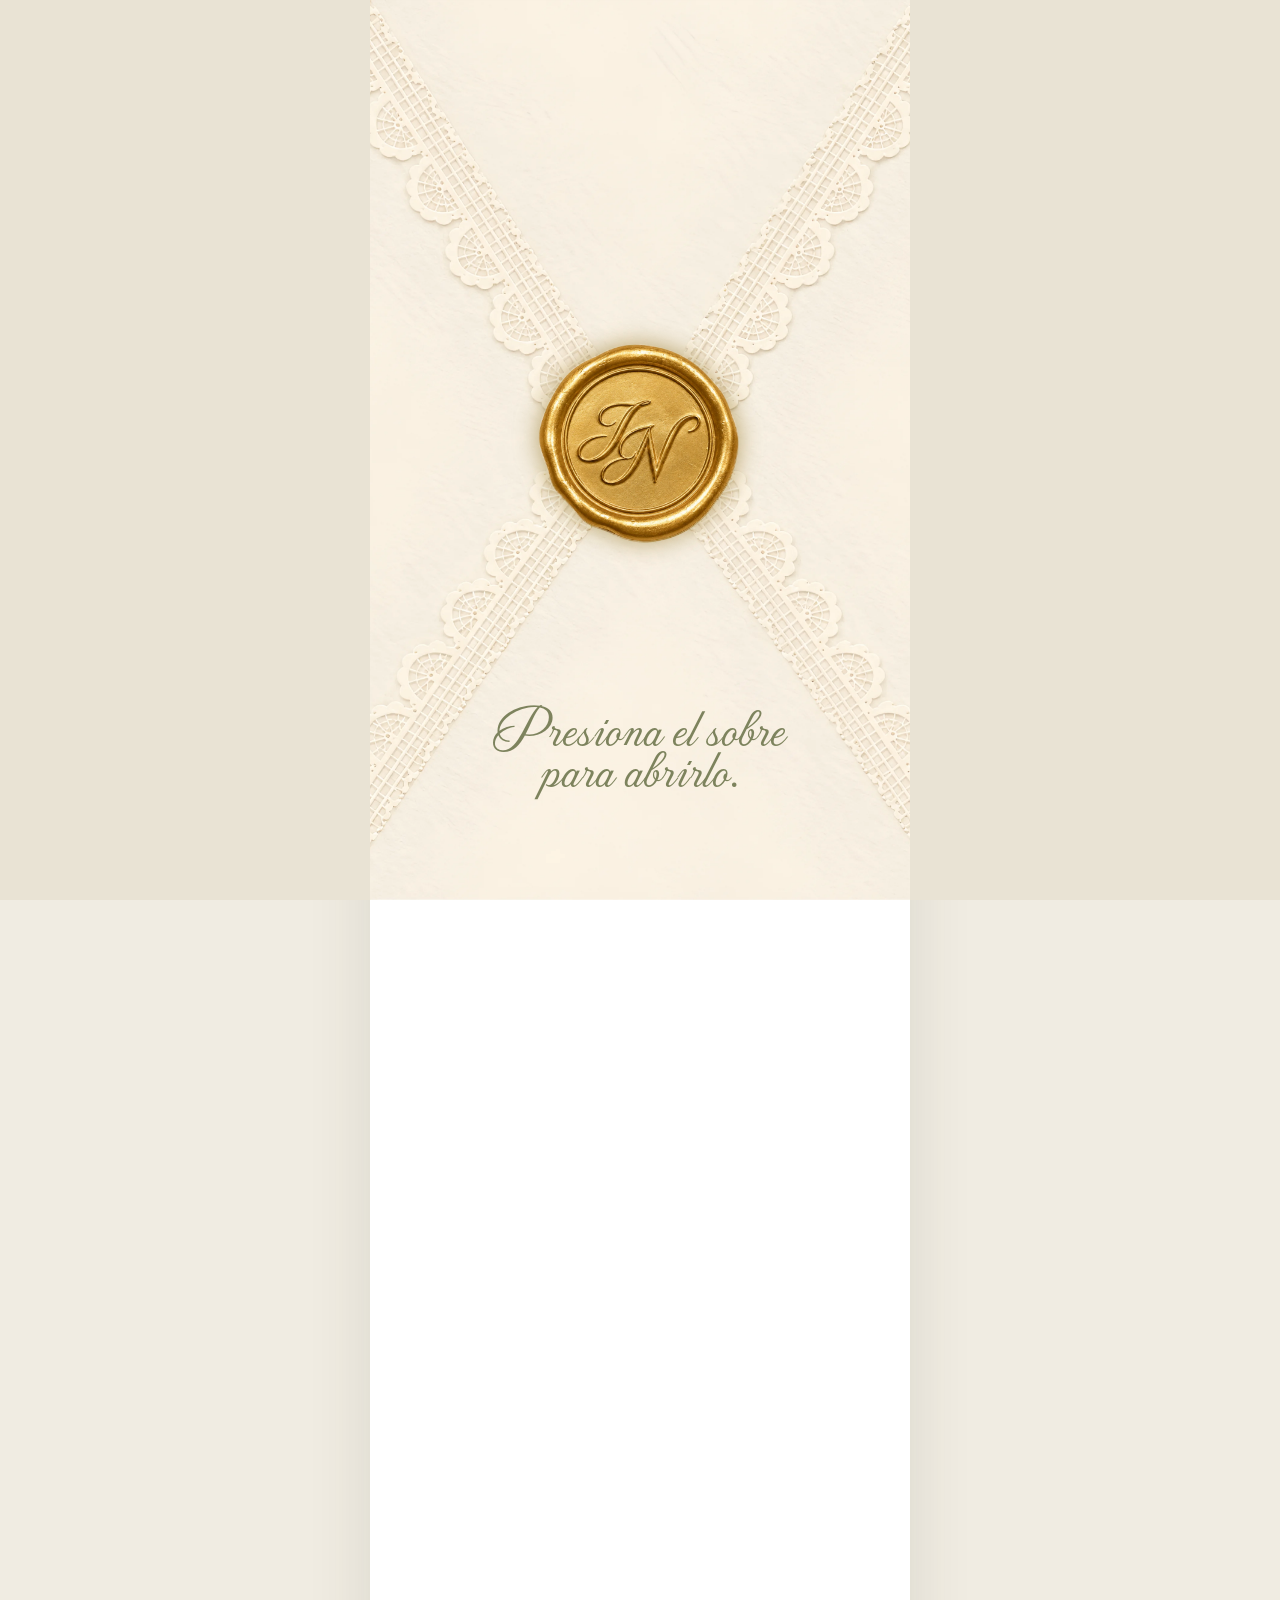
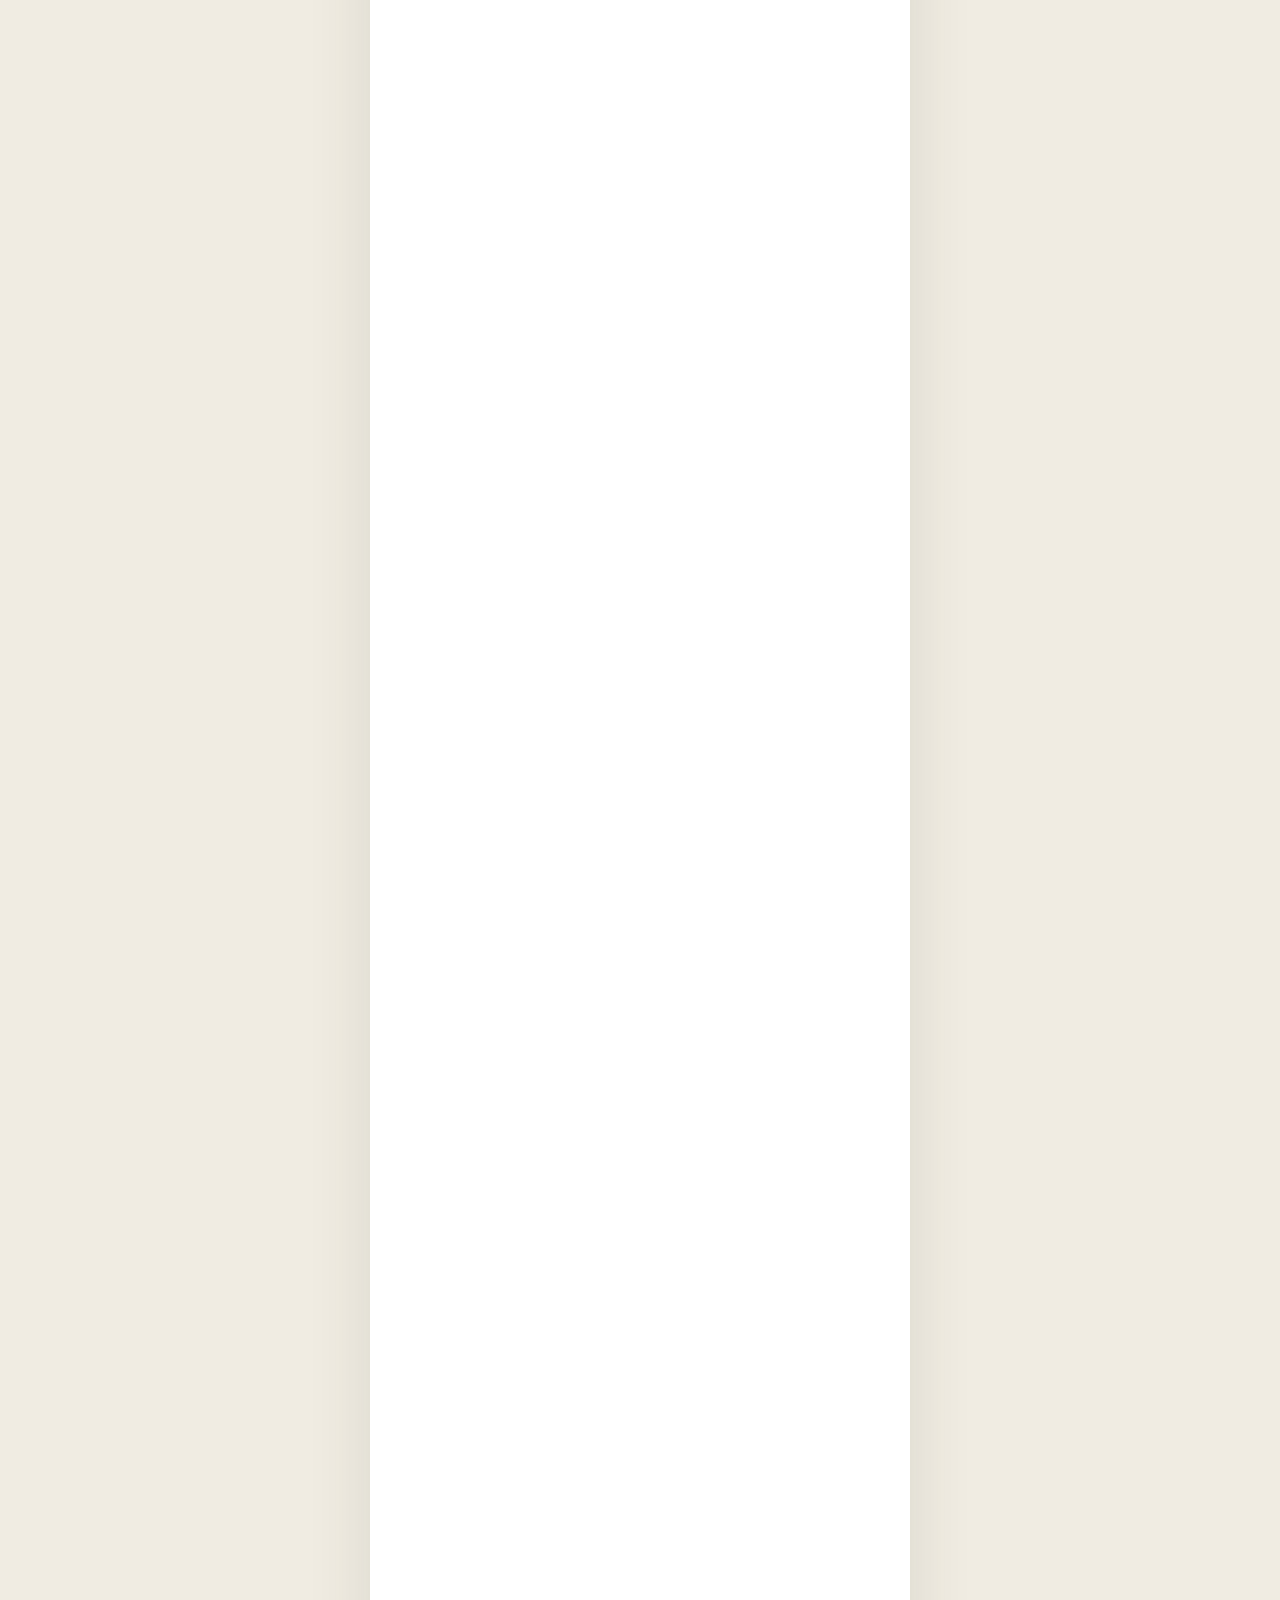
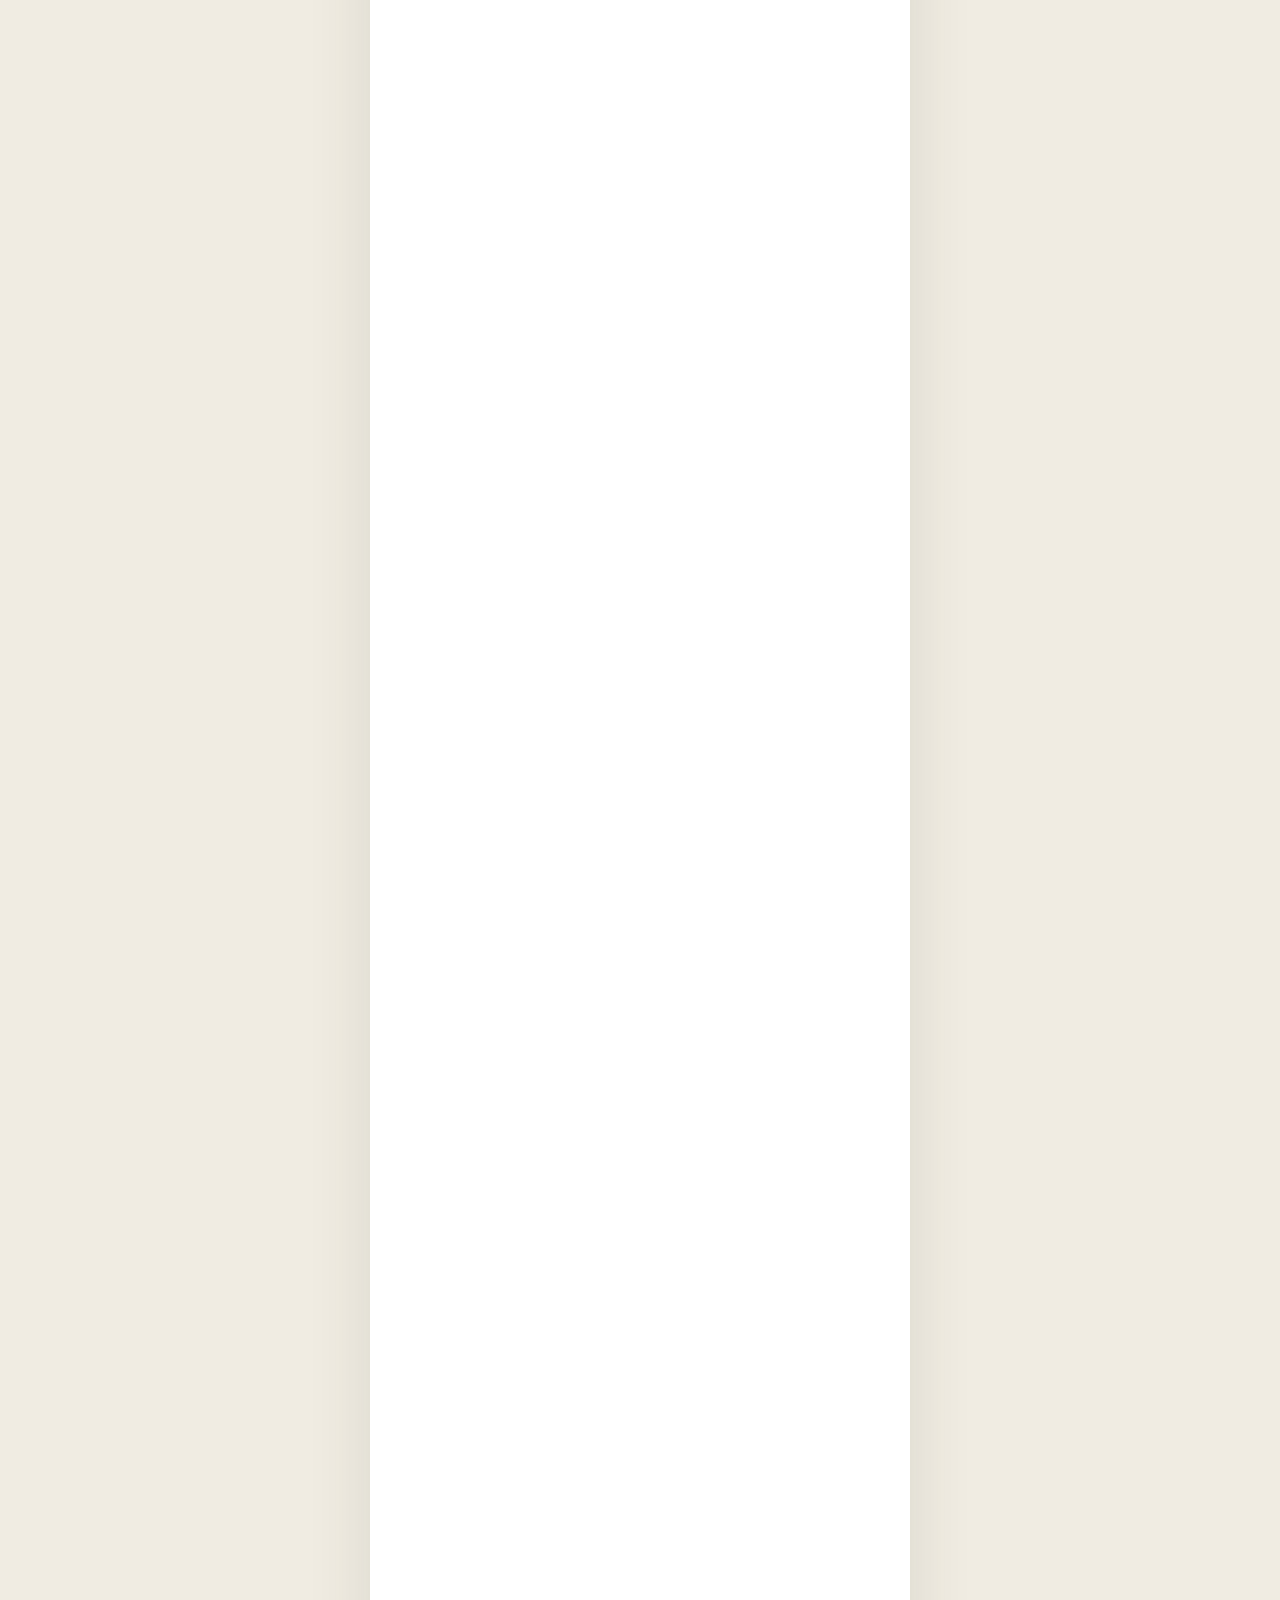
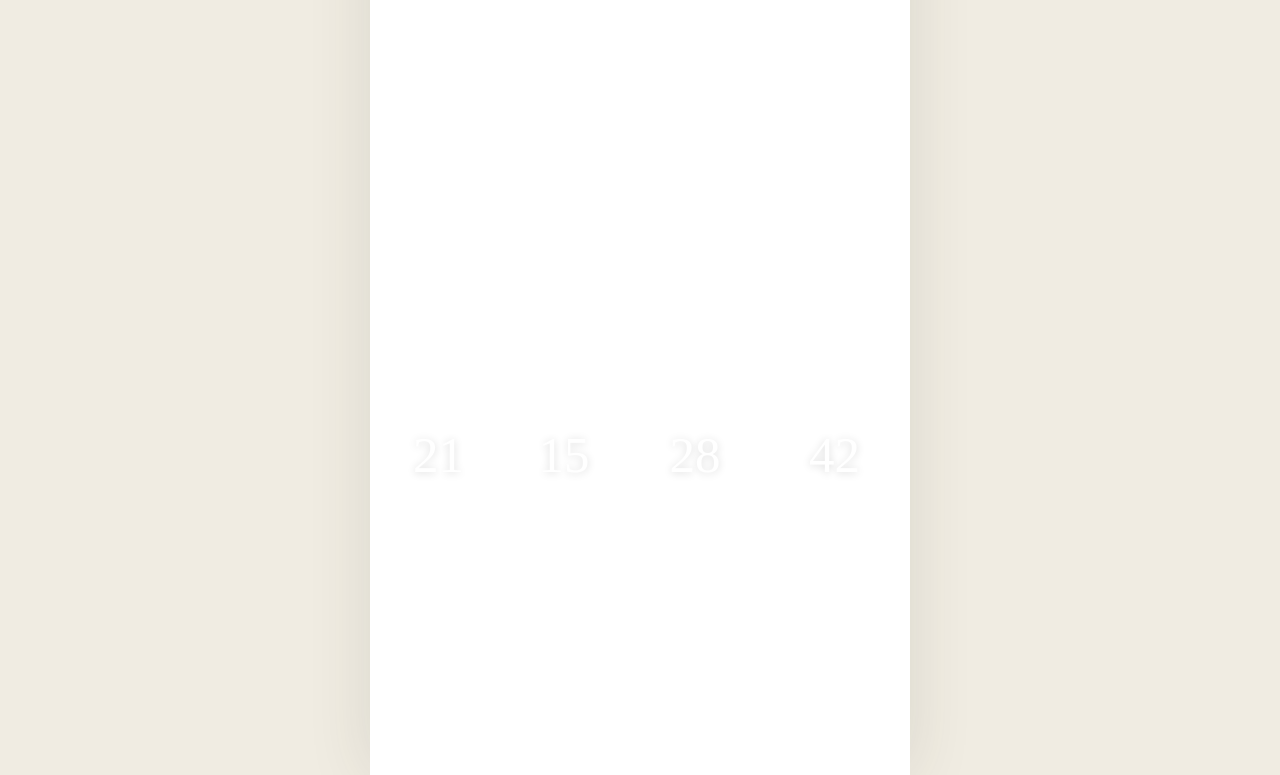
==== commit 7e9eea4c: "Additional changes" ====
--- a/index.html
+++ b/index.html
@@ -6,6 +6,8 @@
 <title>¡Nos casamos! · Invitación de boda</title>
 <meta name="description" content="Estamos encantados de compartir con ustedes la alegría de este momento tan especial. 27 de diciembre · San Miguel.">
 <meta name="theme-color" content="#7d825d">
+<link rel="icon" type="image/png" href="assets/img/favicon.png">
+<link rel="apple-touch-icon" href="assets/img/apple-touch-icon.png">
 <!-- The design is light-only. These stop browsers' "force dark" modes (Chrome/Samsung on
      Android, Edge/Opera settings) and the Dark Reader extension from repainting it. -->
 <meta name="color-scheme" content="only light">
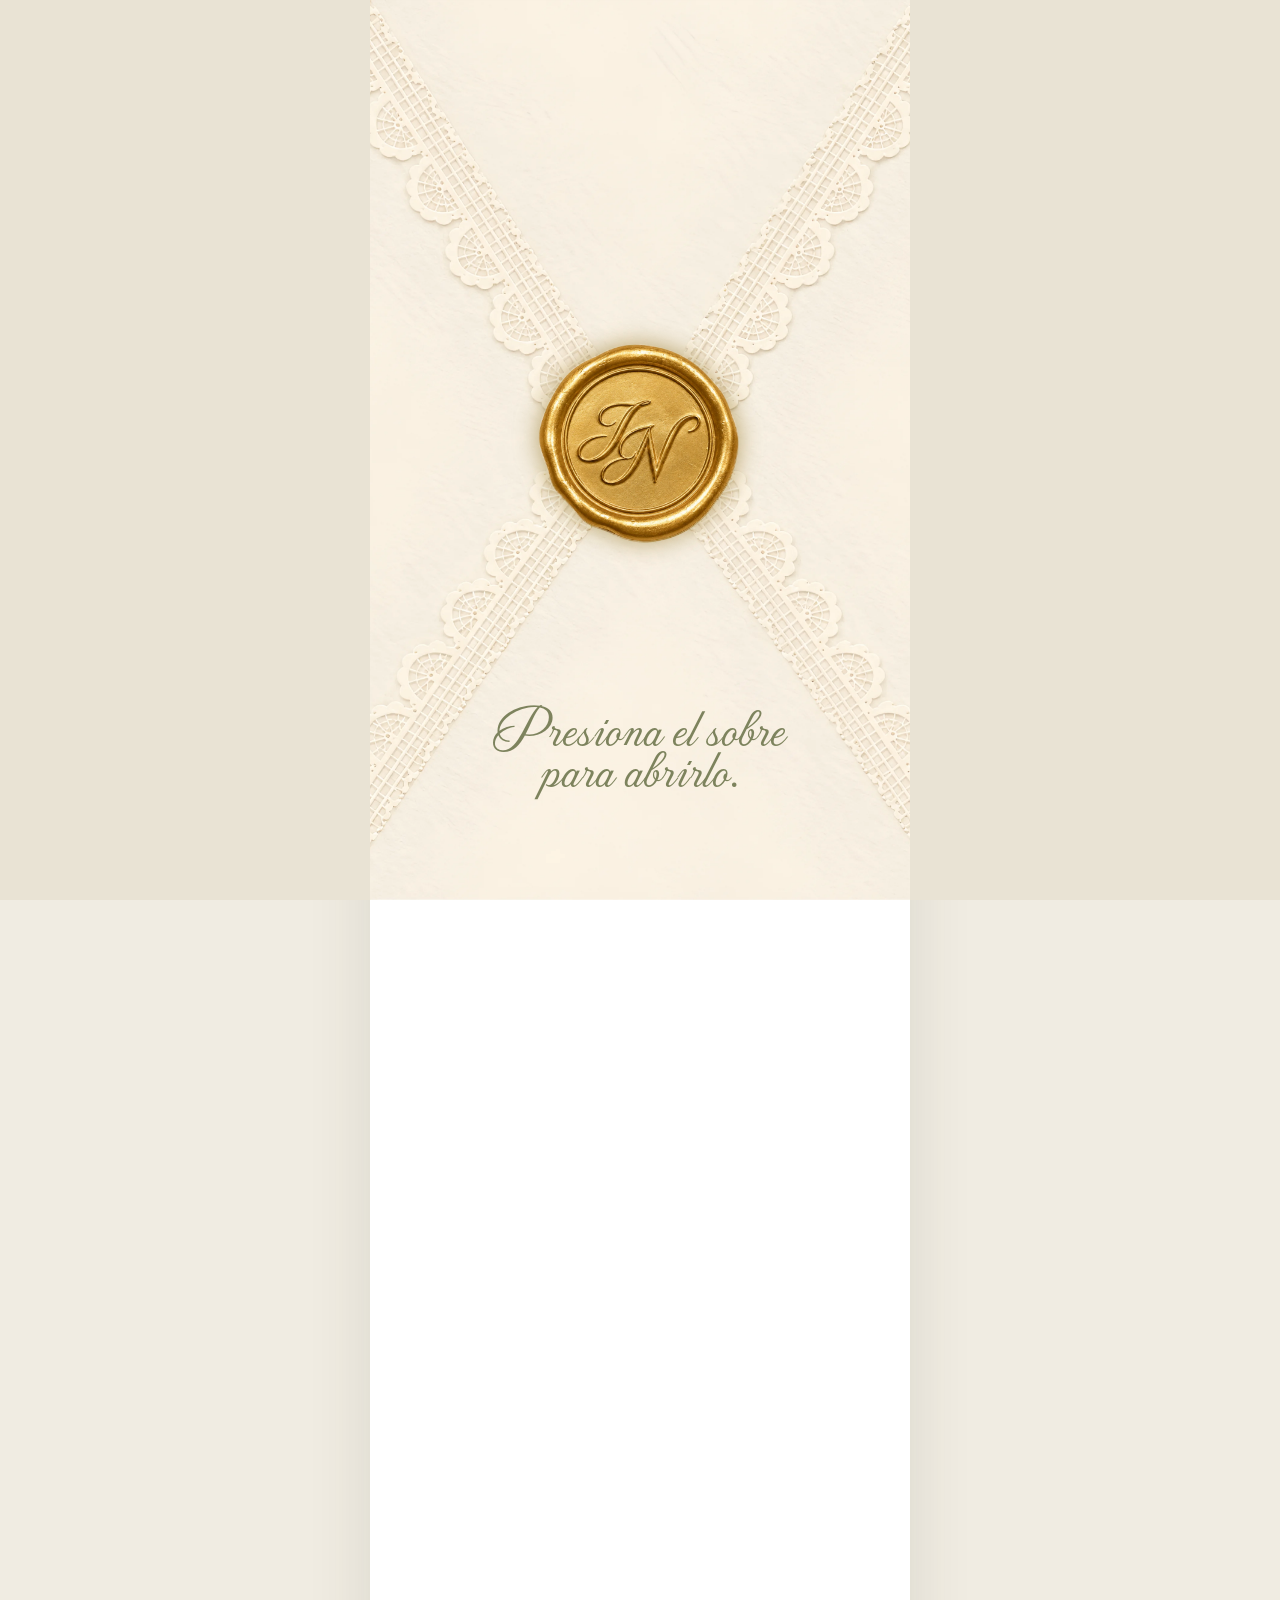
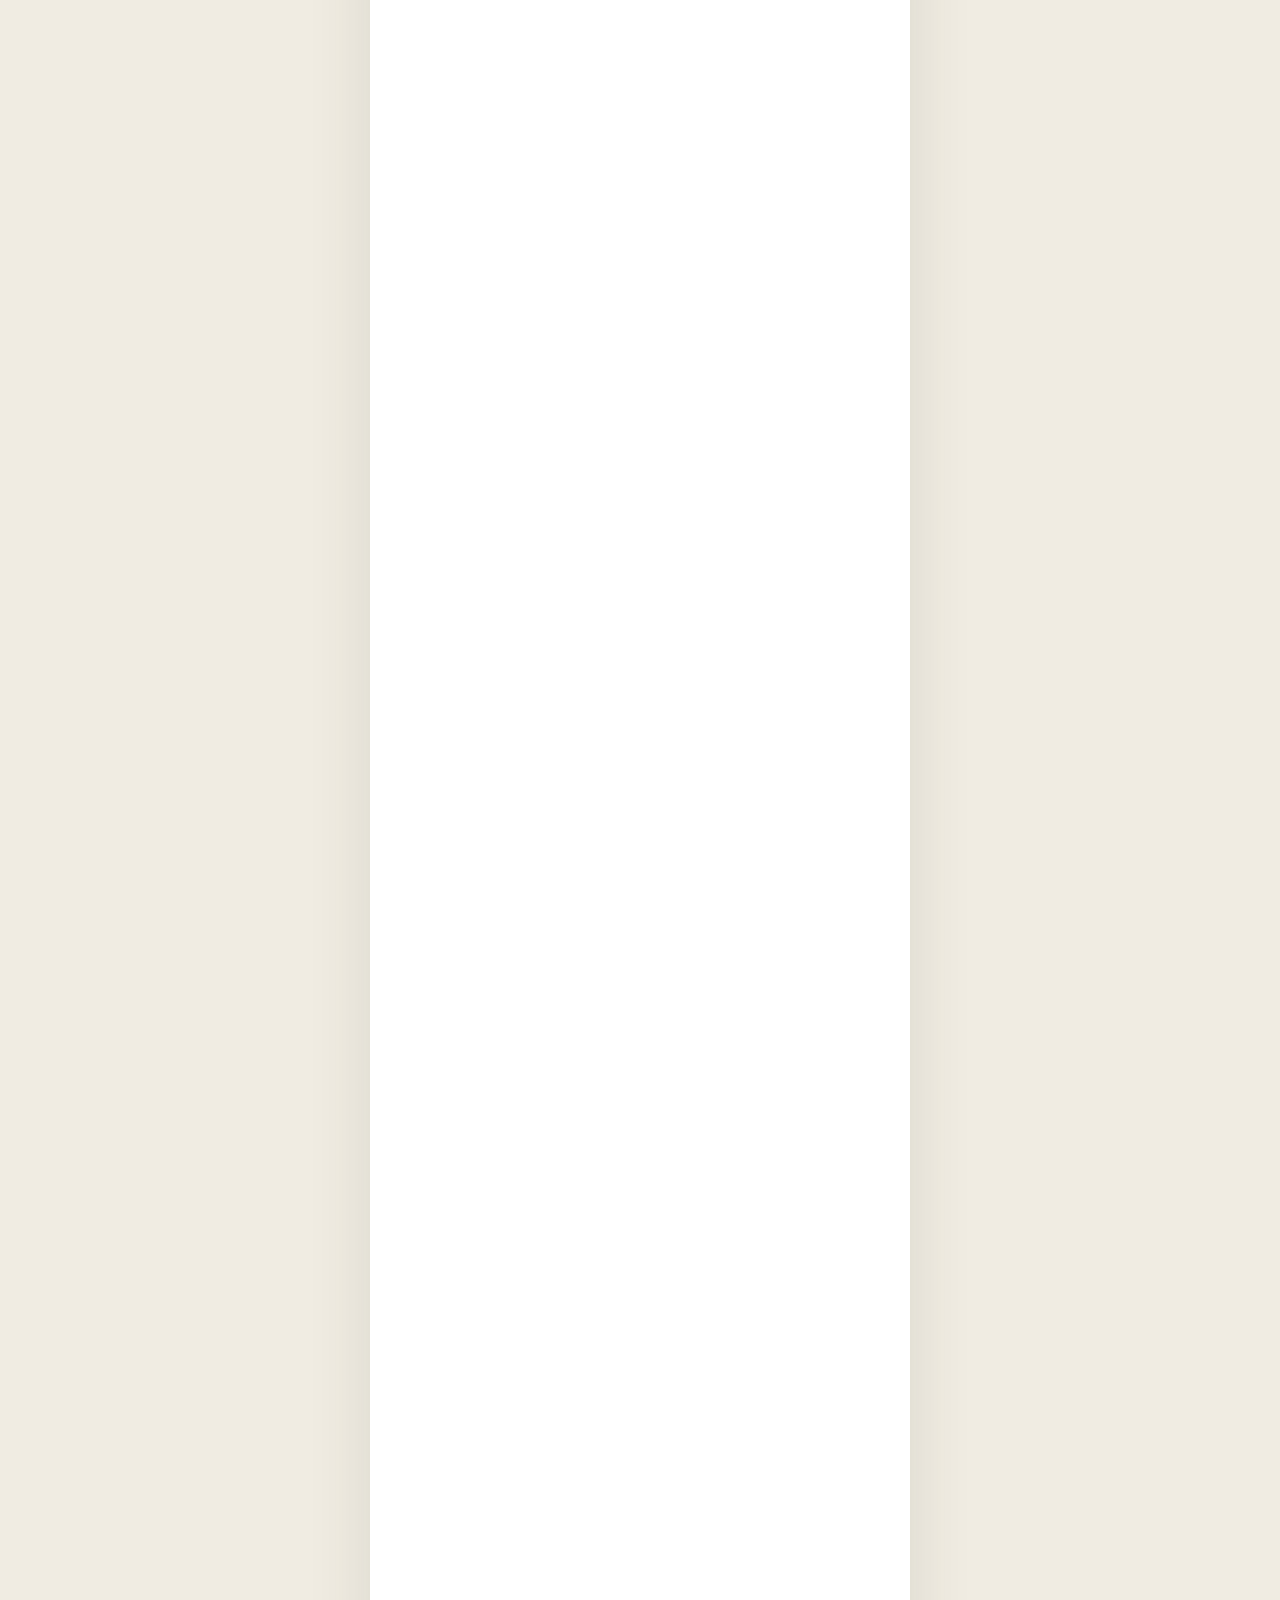
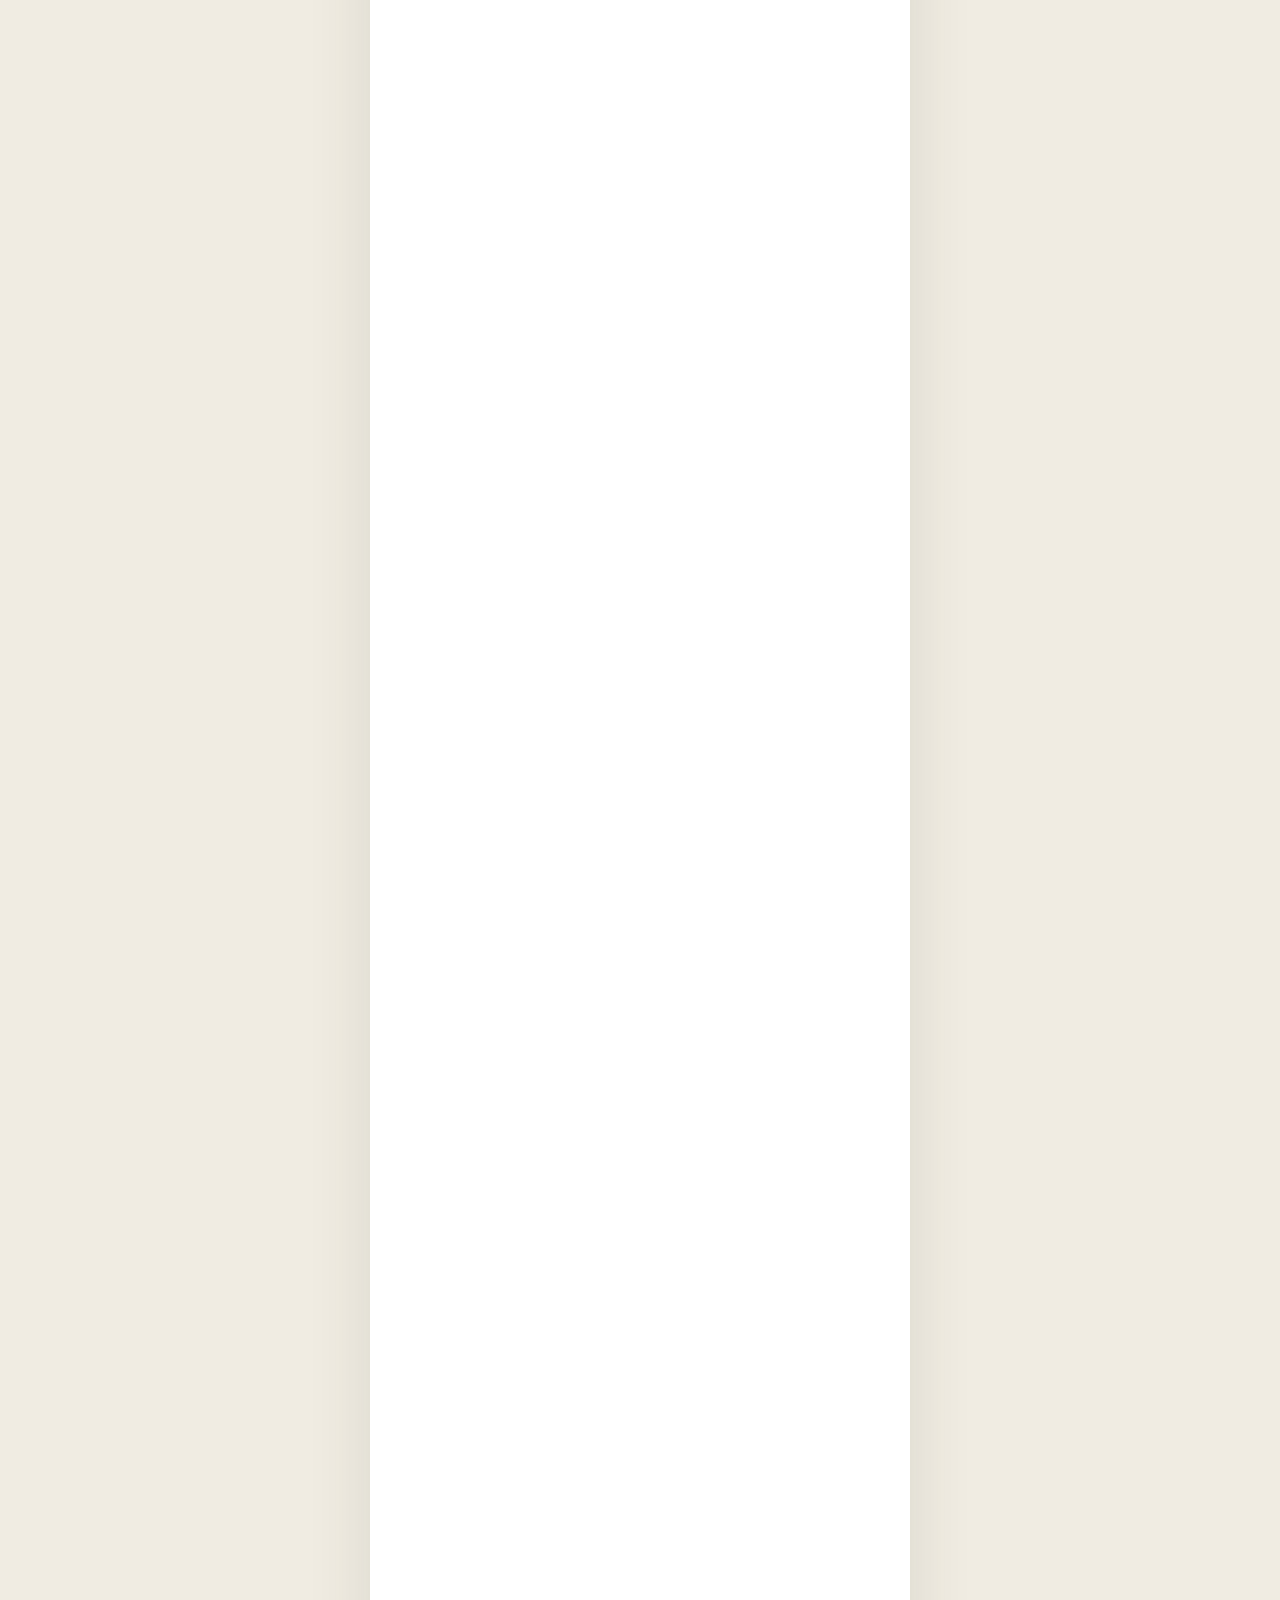
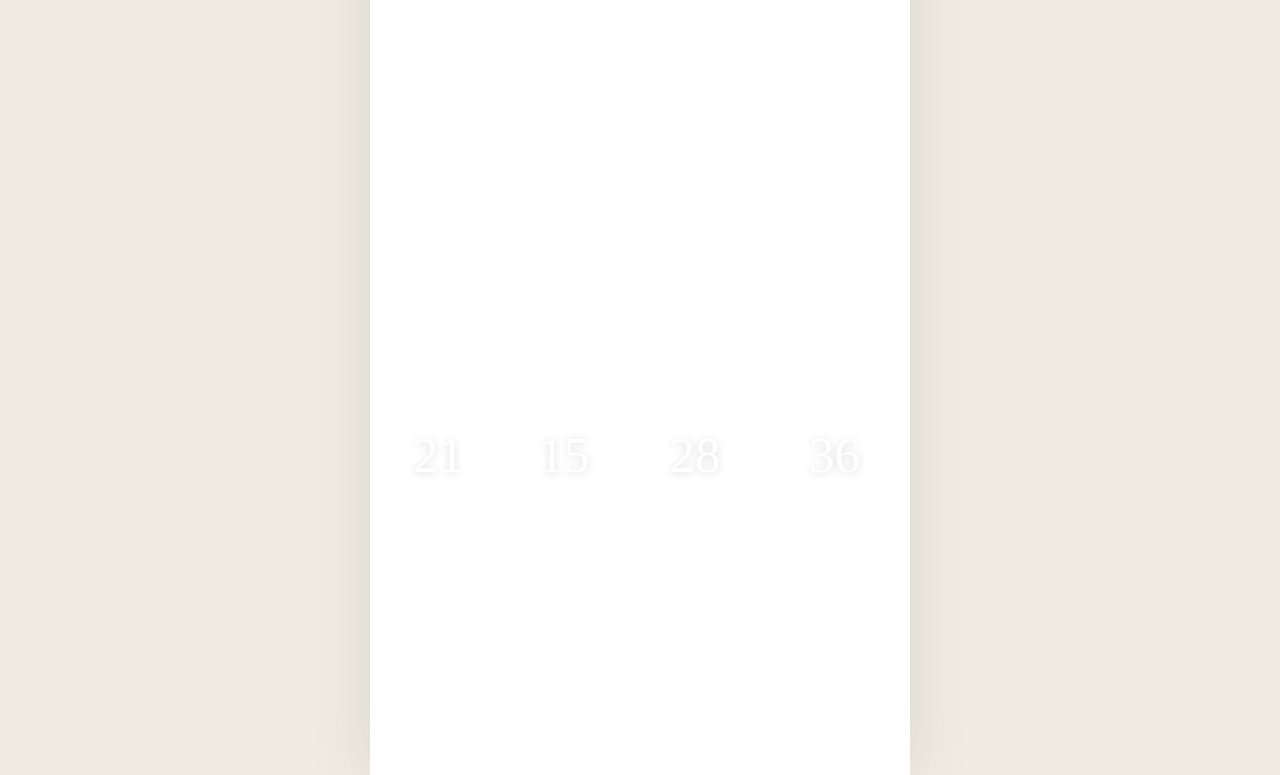
==== commit 33b2eae2: "Custom configs" ====
--- a/index.html
+++ b/index.html
@@ -13,12 +13,12 @@
 <meta name="color-scheme" content="only light">
 <meta name="darkreader-lock">
 <!-- Link previews (WhatsApp, Facebook, iMessage…) need absolute URLs: SITE_URL in tools/build_assets.py -->
-<link rel="canonical" href="https://my-brand.com/live-projects/letters/invitacion-boda-isaias-y-nicole/">
+<link rel="canonical" href="https://hsoul.ink/live-projects/letters/invitacion-boda-isaias-y-nicole/">
 <meta property="og:type" content="website">
-<meta property="og:url" content="https://my-brand.com/live-projects/letters/invitacion-boda-isaias-y-nicole/">
+<meta property="og:url" content="https://hsoul.ink/live-projects/letters/invitacion-boda-isaias-y-nicole/">
 <meta property="og:title" content="¡Nos casamos!">
 <meta property="og:description" content="Te invitamos a celebrar con nosotros · 27 de diciembre · San Miguel">
-<meta property="og:image" content="https://my-brand.com/live-projects/letters/invitacion-boda-isaias-y-nicole/assets/img/og.jpg">
+<meta property="og:image" content="https://hsoul.ink/live-projects/letters/invitacion-boda-isaias-y-nicole/assets/img/og.jpg">
 <meta property="og:image:width" content="1200">
 <meta property="og:image:height" content="630">
 <meta name="twitter:card" content="summary_large_image">
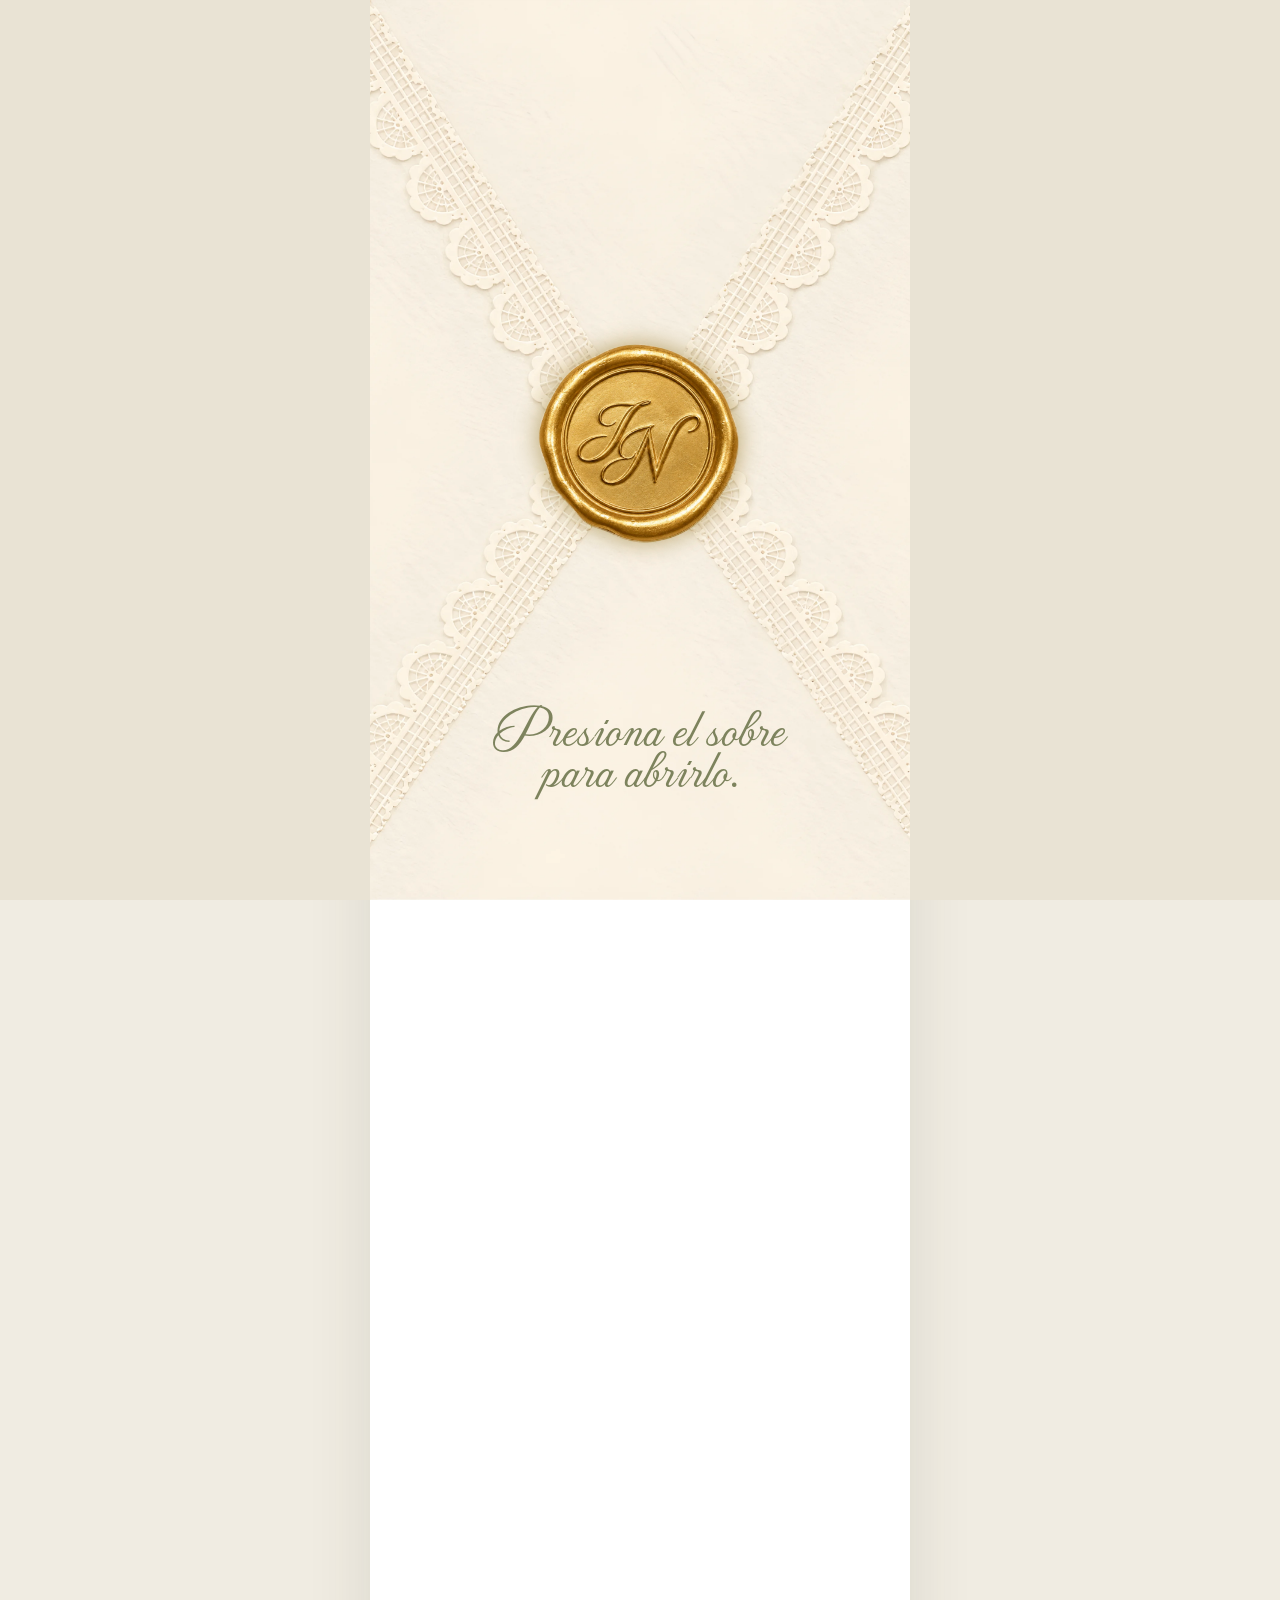
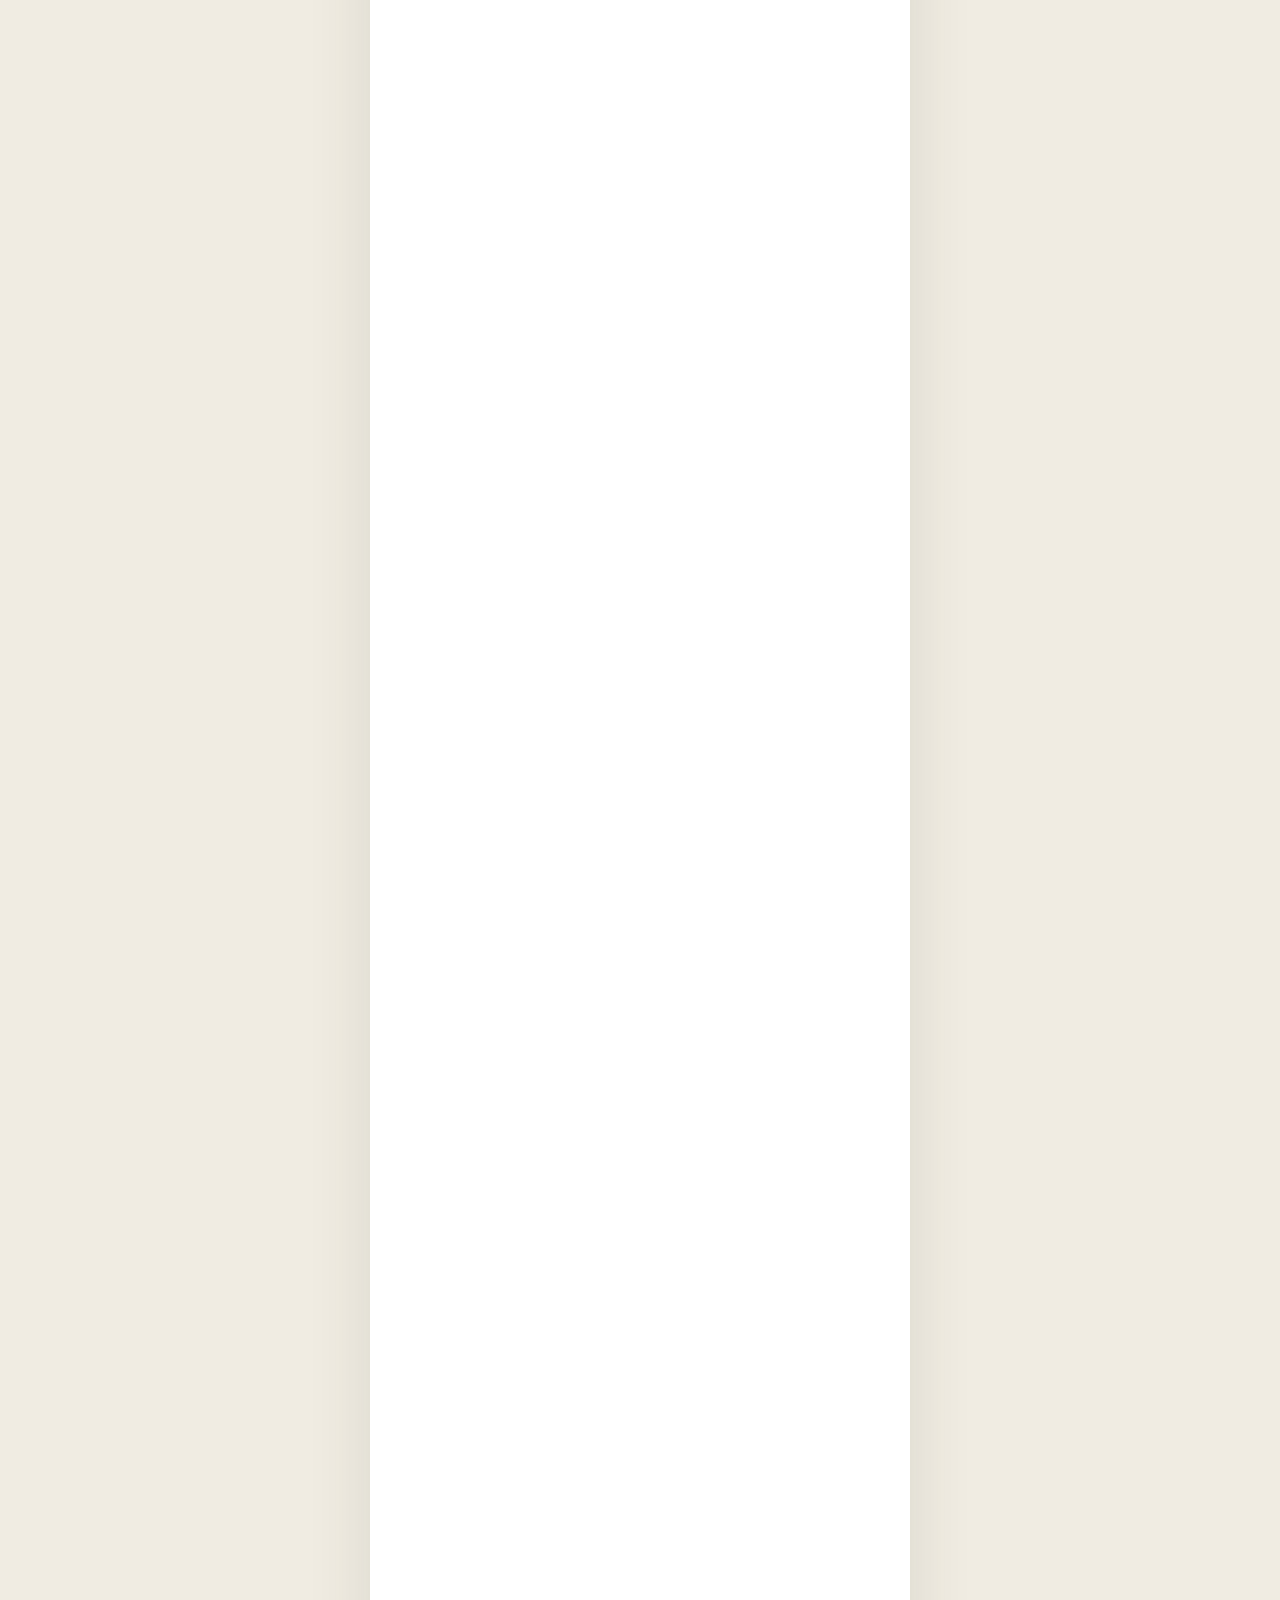
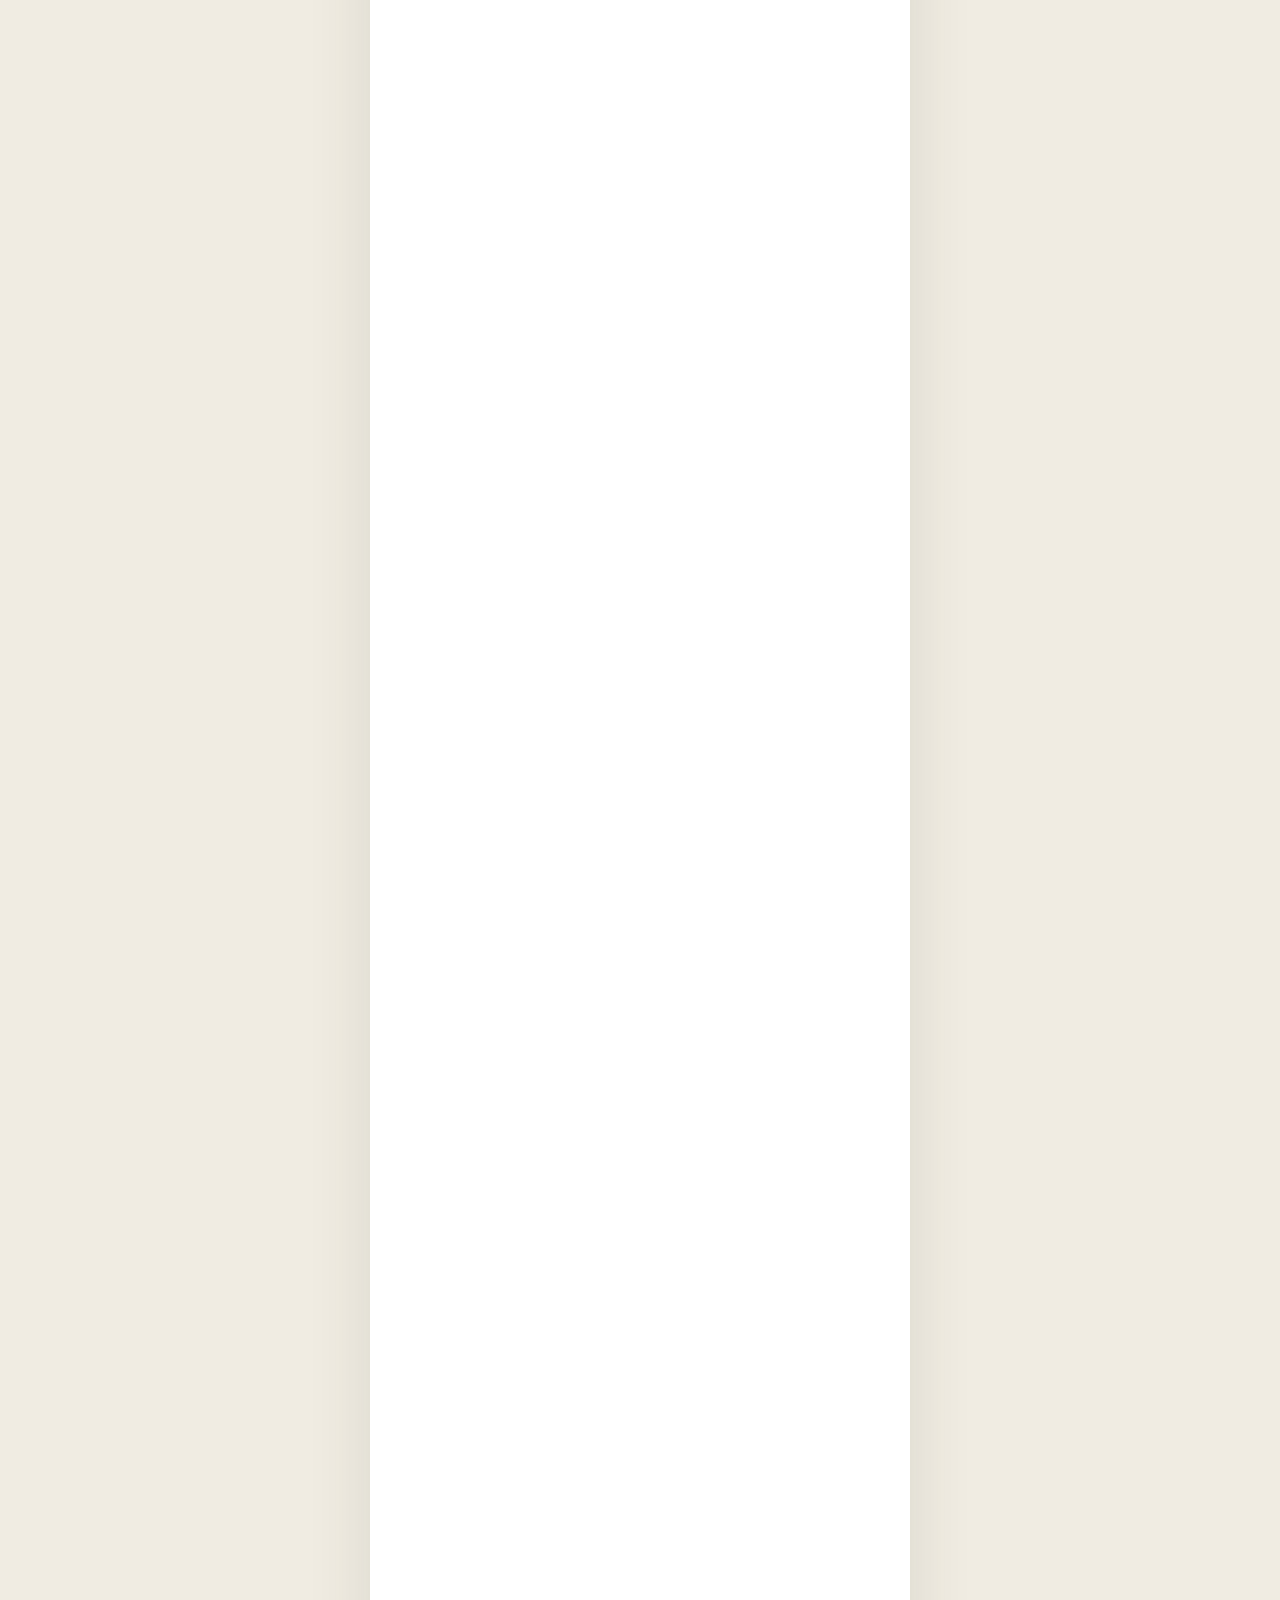
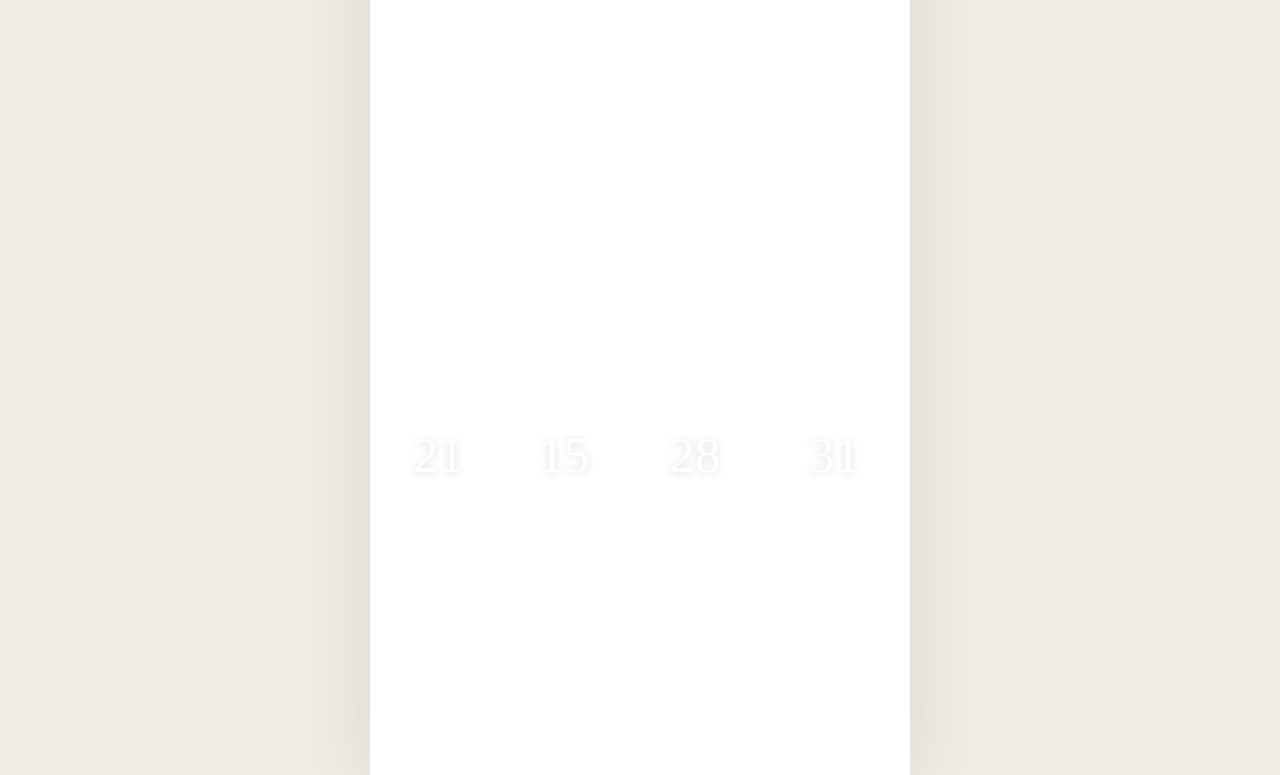
==== commit 5e3c3546: "Fix for responses to the invitation to google sheets" ====
--- a/index.html
+++ b/index.html
@@ -30,8 +30,8 @@
 <link href="https://fonts.googleapis.com/css2?family=Poppins:wght@500;700&family=Tinos:ital,wght@0,400;0,700;1,400;1,700&display=swap" rel="stylesheet">
 <!-- hide the page until styles.css has applied (no flash of unstyled content) -->
 <style>body{visibility:hidden}</style>
-<link rel="stylesheet" href="css/fonts.css">
-<link rel="stylesheet" href="css/styles.css">
+<link rel="stylesheet" href="css/fonts.css?v=fa3ca84b">
+<link rel="stylesheet" href="css/styles.css?v=d57d9763">
 </head>
 <body class="is-intro">
 
@@ -144,7 +144,7 @@
 <audio id="song" preload="auto" loop></audio>
 <div class="toast" id="toast" role="status" aria-live="polite"></div>
 
-<script src="js/config.js"></script>
-<script src="js/main.js"></script>
+<script src="js/config.js?v=1e8239b9"></script>
+<script src="js/main.js?v=bcf5a2b9"></script>
 </body>
 </html>
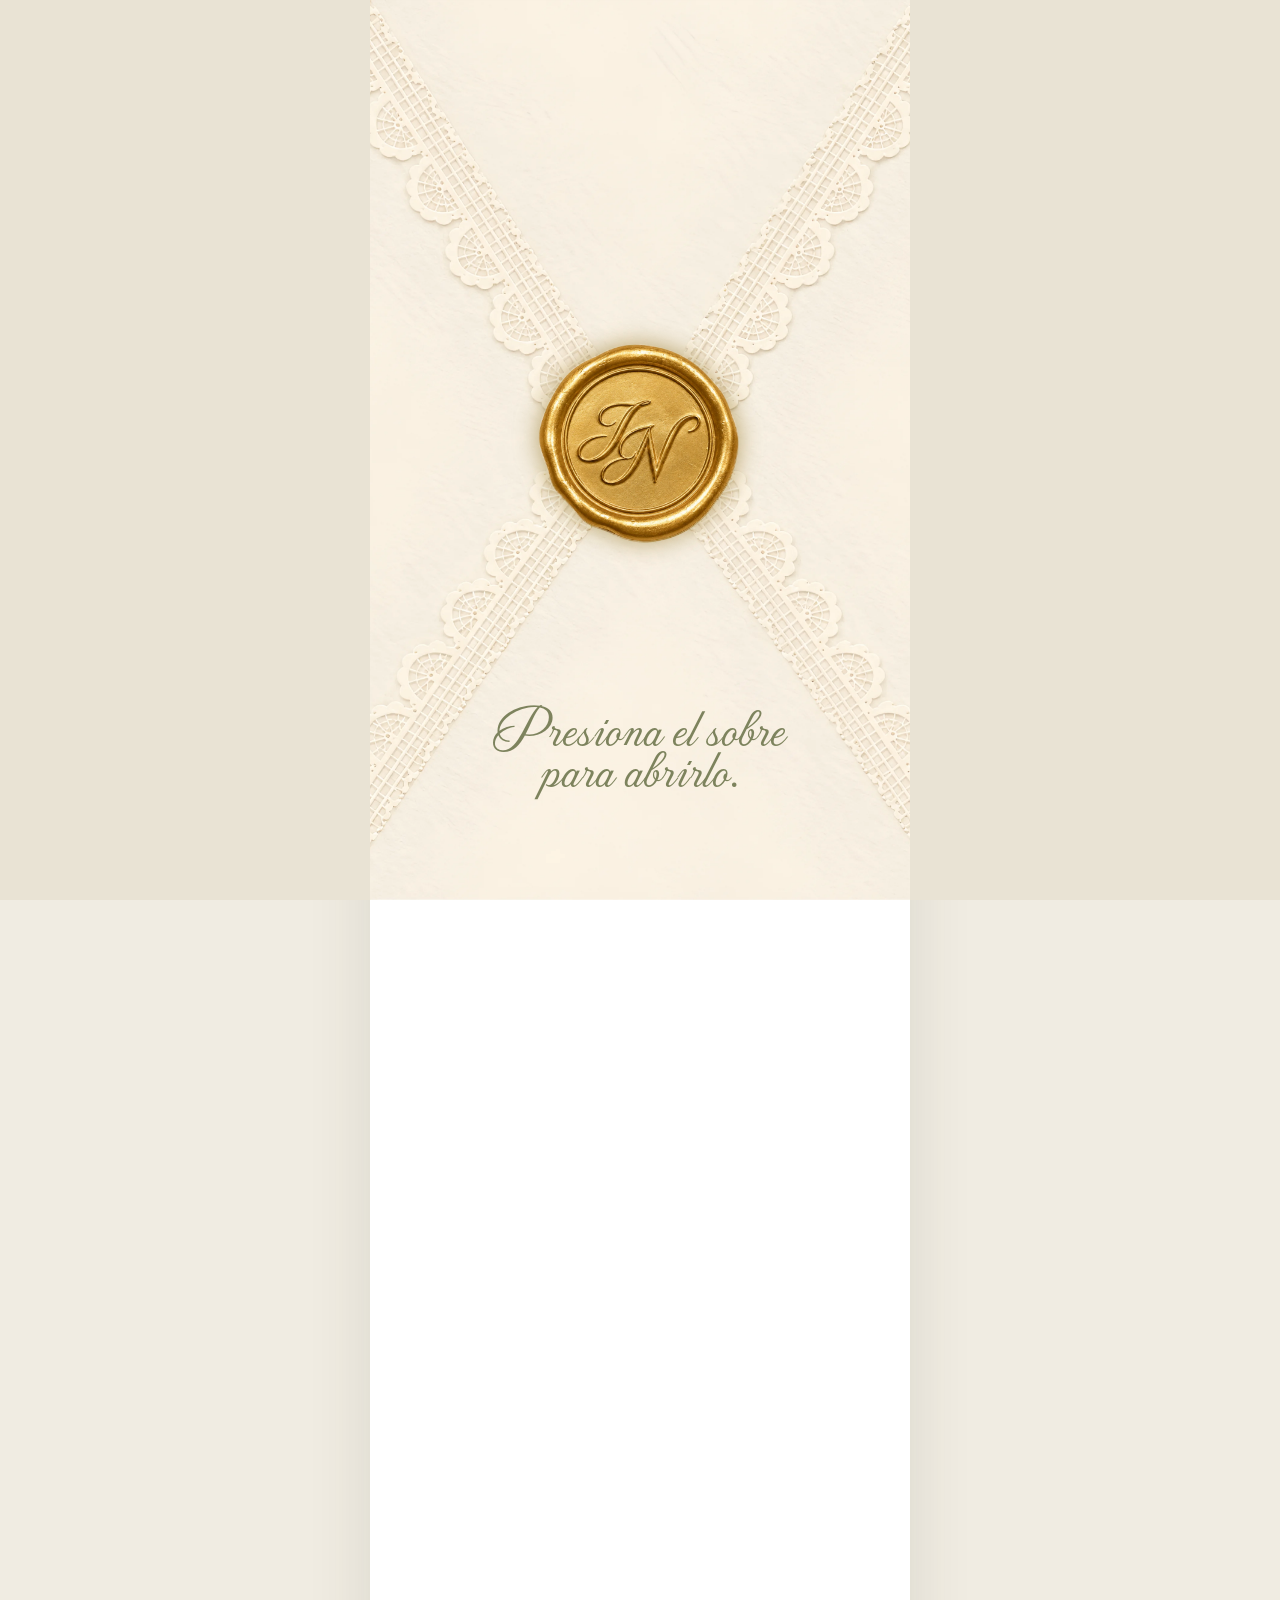
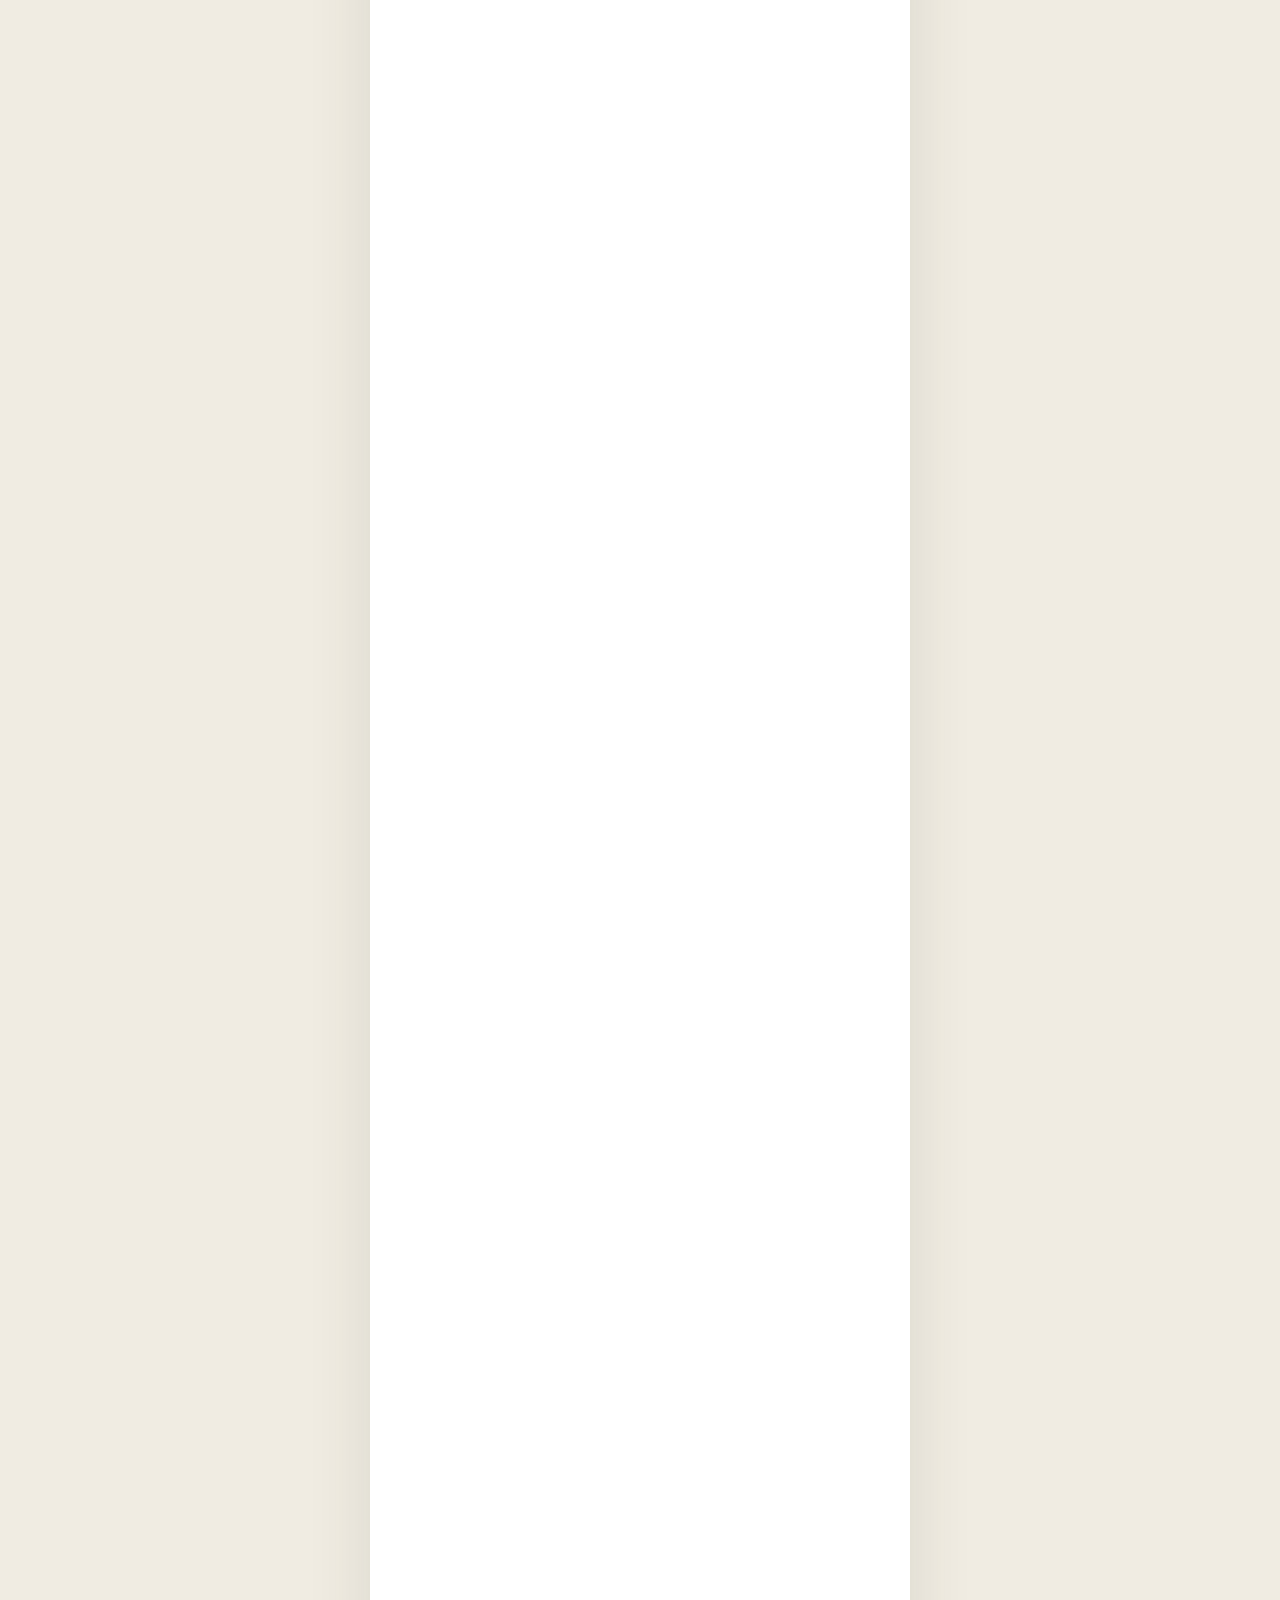
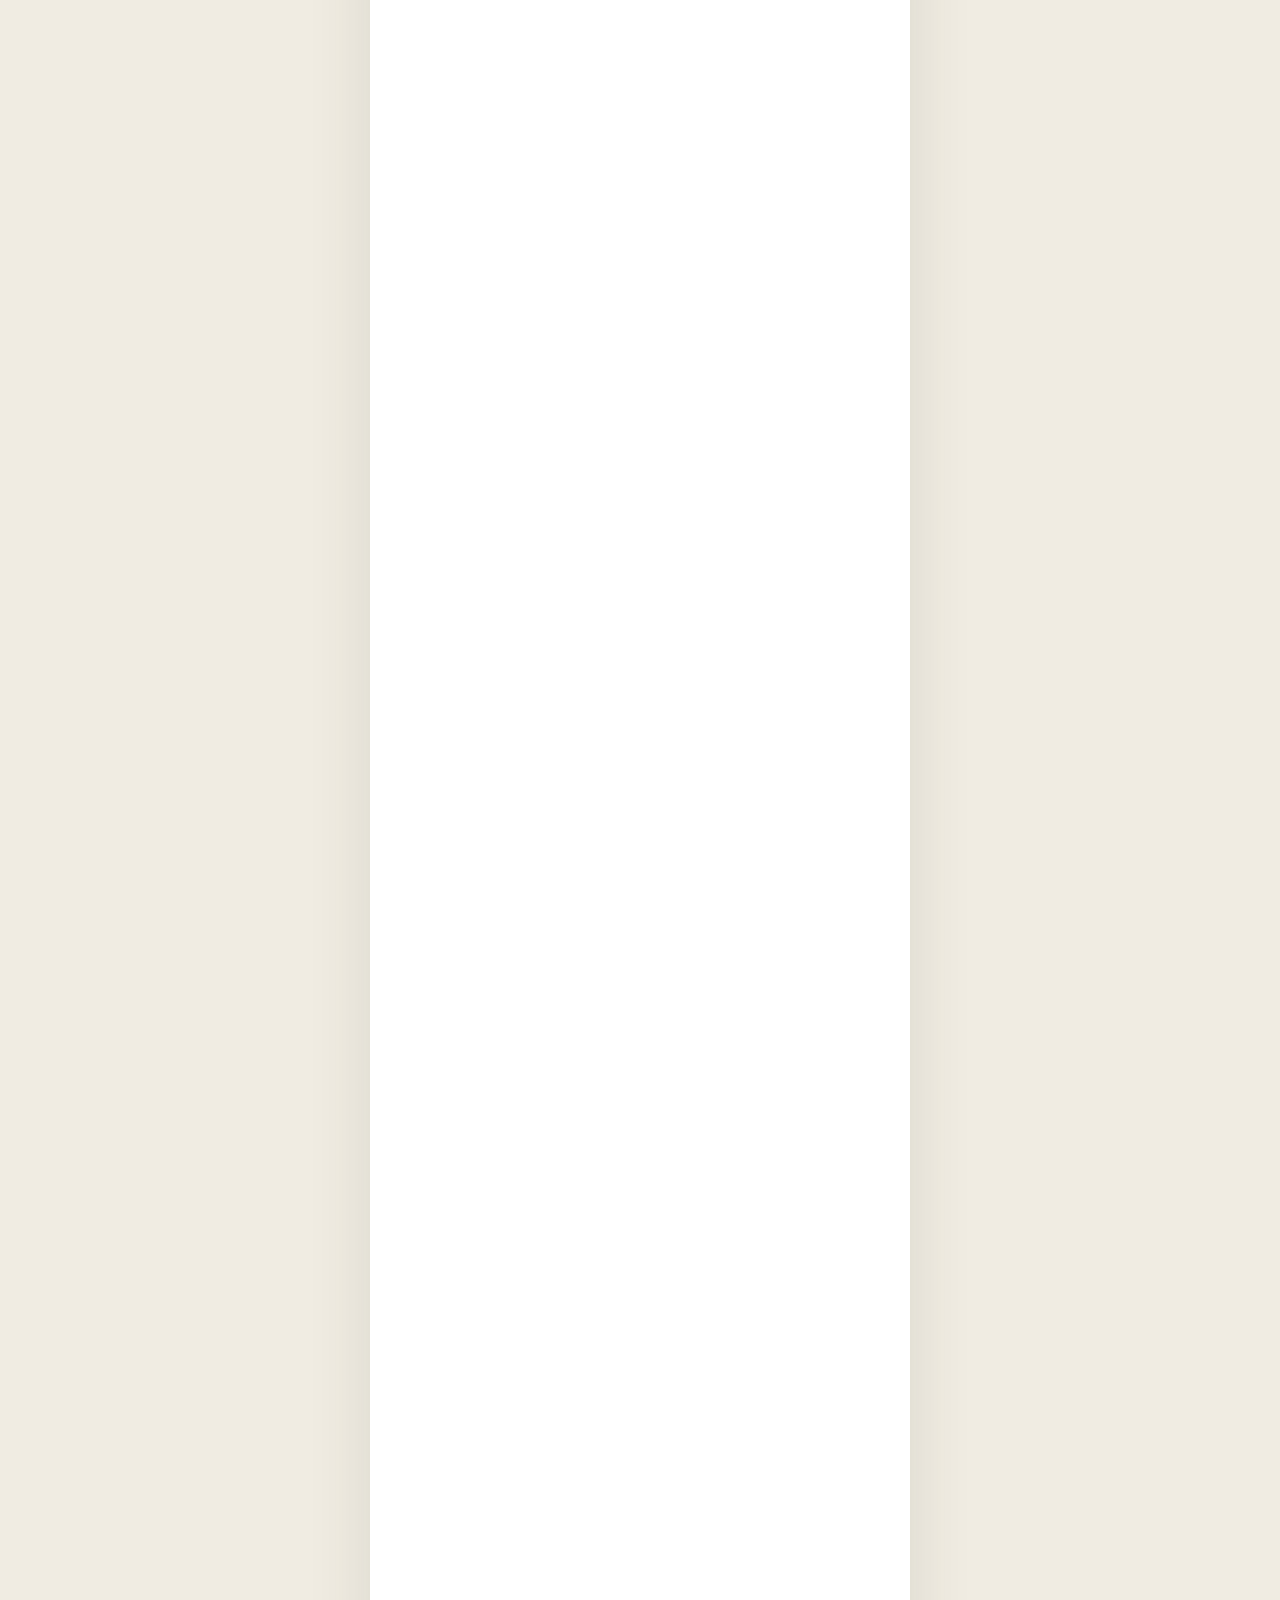
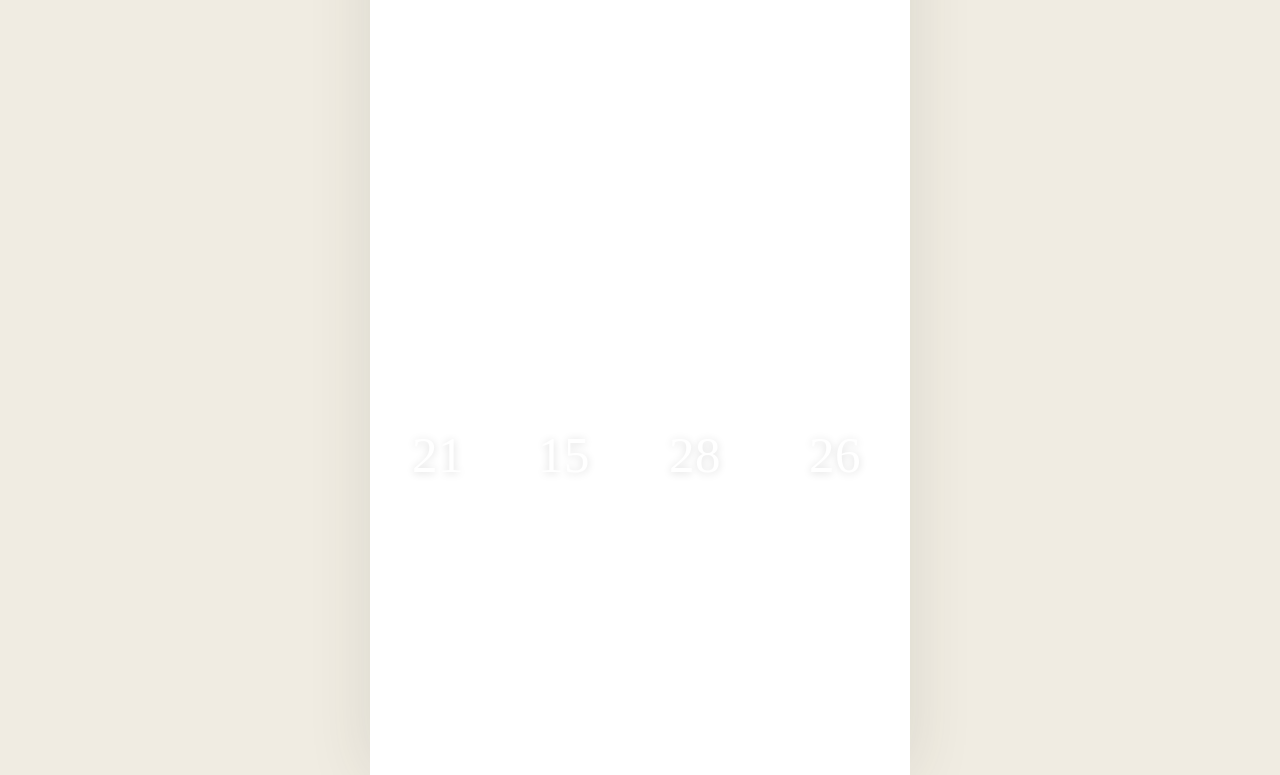
==== commit 6c3485c2: "Final adjustments" ====
--- a/index.html
+++ b/index.html
@@ -26,12 +26,12 @@
 <link rel="preload" as="image" href="assets/img/intro_pareja.webp">
 <link rel="preconnect" href="https://fonts.googleapis.com">
 <link rel="preconnect" href="https://fonts.gstatic.com" crossorigin>
-<!-- Poppins = player title. Tinos has the same metrics as Times New Roman (the design font) and is used only on devices without it, e.g. Android -->
-<link href="https://fonts.googleapis.com/css2?family=Poppins:wght@500;700&family=Tinos:ital,wght@0,400;0,700;1,400;1,700&display=swap" rel="stylesheet">
+<!-- Poppins = player title. The serif text font is embedded in css/fonts.css -->
+<link href="https://fonts.googleapis.com/css2?family=Poppins:wght@500;700&display=swap" rel="stylesheet">
 <!-- hide the page until styles.css has applied (no flash of unstyled content) -->
 <style>body{visibility:hidden}</style>
-<link rel="stylesheet" href="css/fonts.css?v=fa3ca84b">
-<link rel="stylesheet" href="css/styles.css?v=d57d9763">
+<link rel="stylesheet" href="css/fonts.css?v=71f4126f">
+<link rel="stylesheet" href="css/styles.css?v=e9d64a41">
 </head>
 <body class="is-intro">
 
@@ -145,6 +145,6 @@
 <div class="toast" id="toast" role="status" aria-live="polite"></div>
 
 <script src="js/config.js?v=1e8239b9"></script>
-<script src="js/main.js?v=bcf5a2b9"></script>
+<script src="js/main.js?v=67bd4c9b"></script>
 </body>
 </html>
--- a/css/fonts.css
+++ b/css/fonts.css
@@ -1,6 +1,27 @@
-/* Generated by tools/build_assets.py from tools/fonts/VerandahReverie.otf */
+/* Generated by tools/build_assets.py from tools/fonts/ */
 @font-face {
   font-family: "Verandah Reverie";
-  src: url([data-uri]) format("woff2");
+  src: url([data-uri]) format("woff2");
   font-display: block;
 }
+@font-face {
+  font-family: "Invite Serif";
+  font-style: normal;
+  font-weight: 400;
+  src: local("Times New Roman"), local("TimesNewRomanPSMT"),
+       url([data-uri]) format("woff2");
+}
+@font-face {
+  font-family: "Invite Serif";
+  font-style: italic;
+  font-weight: 400;
+  src: local("Times New Roman Italic"), local("TimesNewRomanPS-ItalicMT"),
+       url([data-uri]) format("woff2");
+}
+@font-face {
+  font-family: "Invite Serif";
+  font-style: italic;
+  font-weight: 700;
+  src: local("Times New Roman Bold Italic"), local("TimesNewRomanPS-BoldItalicMT"),
+       url([data-uri]) format("woff2");
+}
--- a/css/styles.css
+++ b/css/styles.css
@@ -9,7 +9,7 @@
   --green: rgb(126, 130, 95);
   --green-dark: rgb(106, 111, 79);
   --cream: #f0ece2;
-  --serif: "Times New Roman", Tinos, Times, serif;
+  --serif: "Invite Serif", "Times New Roman", Times, serif;   /* see css/fonts.css: real Times where present, else Tinos */
   --px: calc(100cqw / 1080);          /* one design pixel (inside a .sec) */
 }
 *, *::before, *::after { box-sizing: border-box; }
